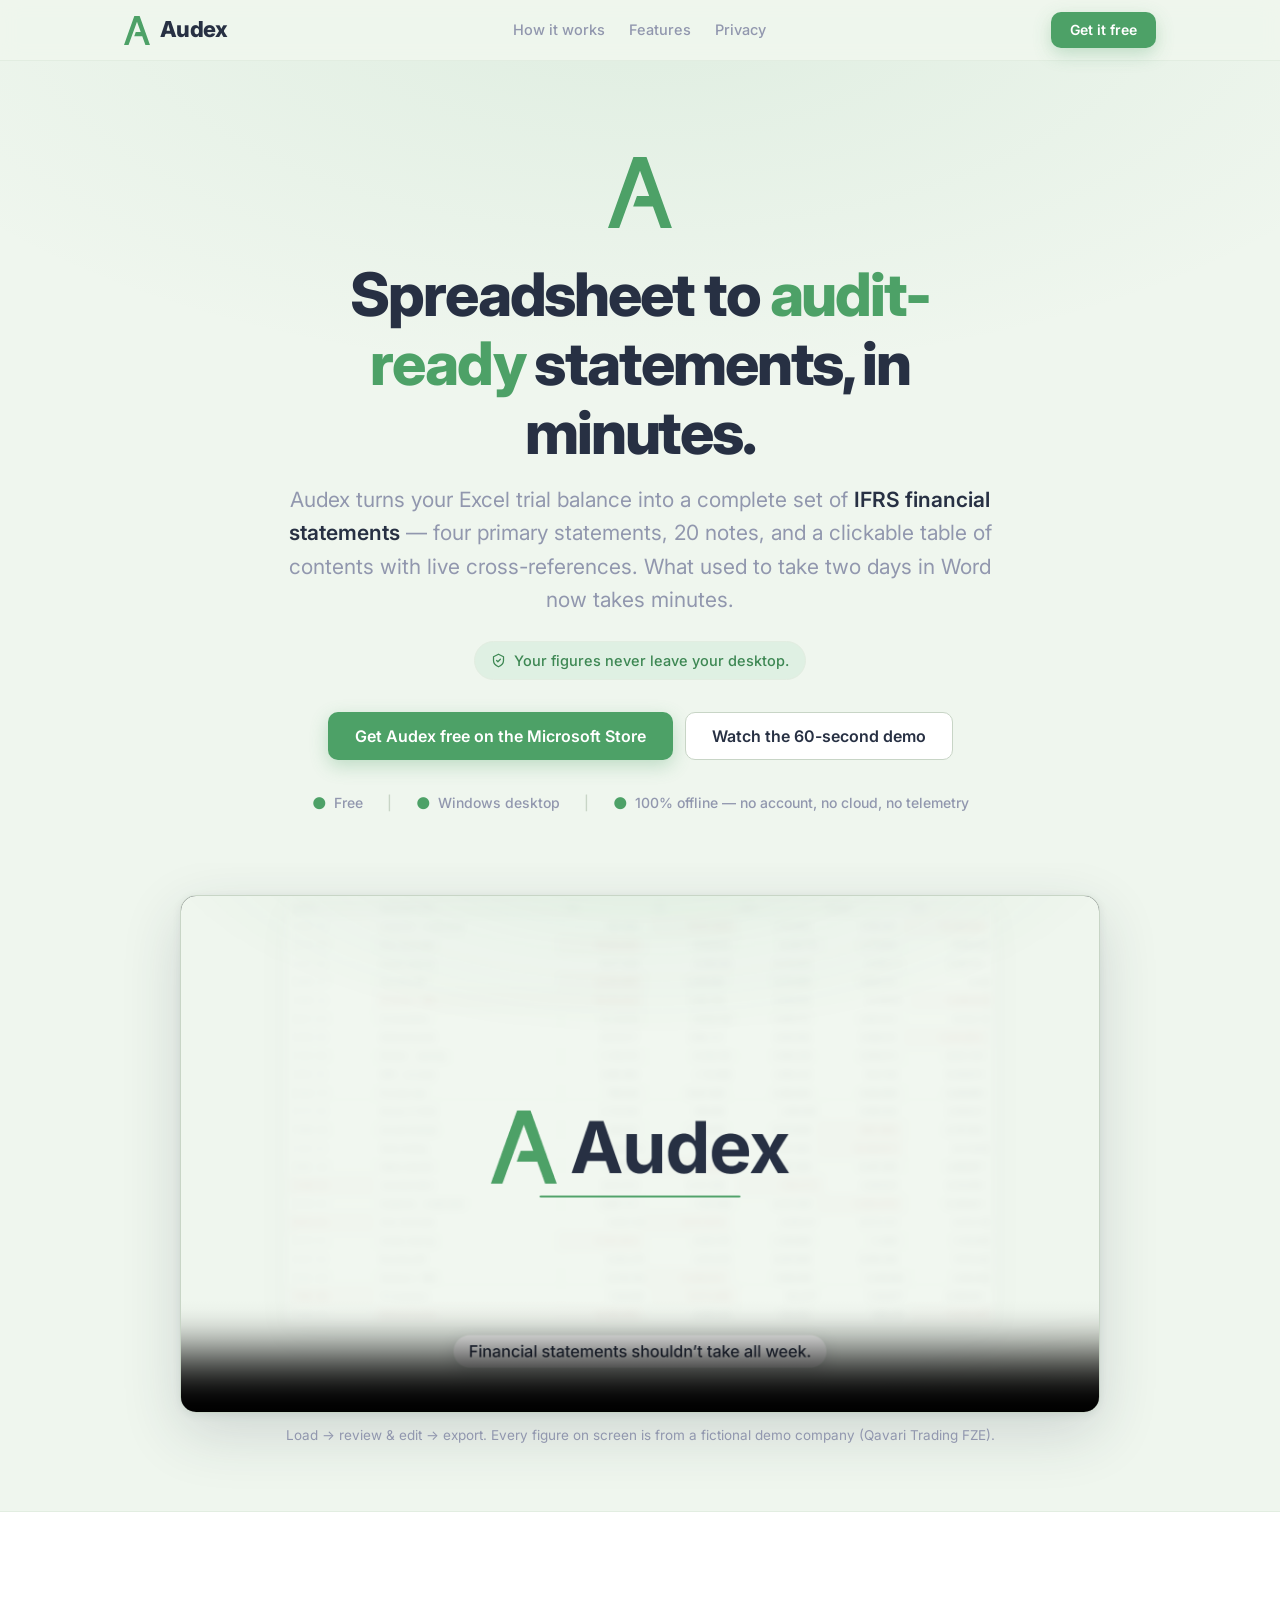
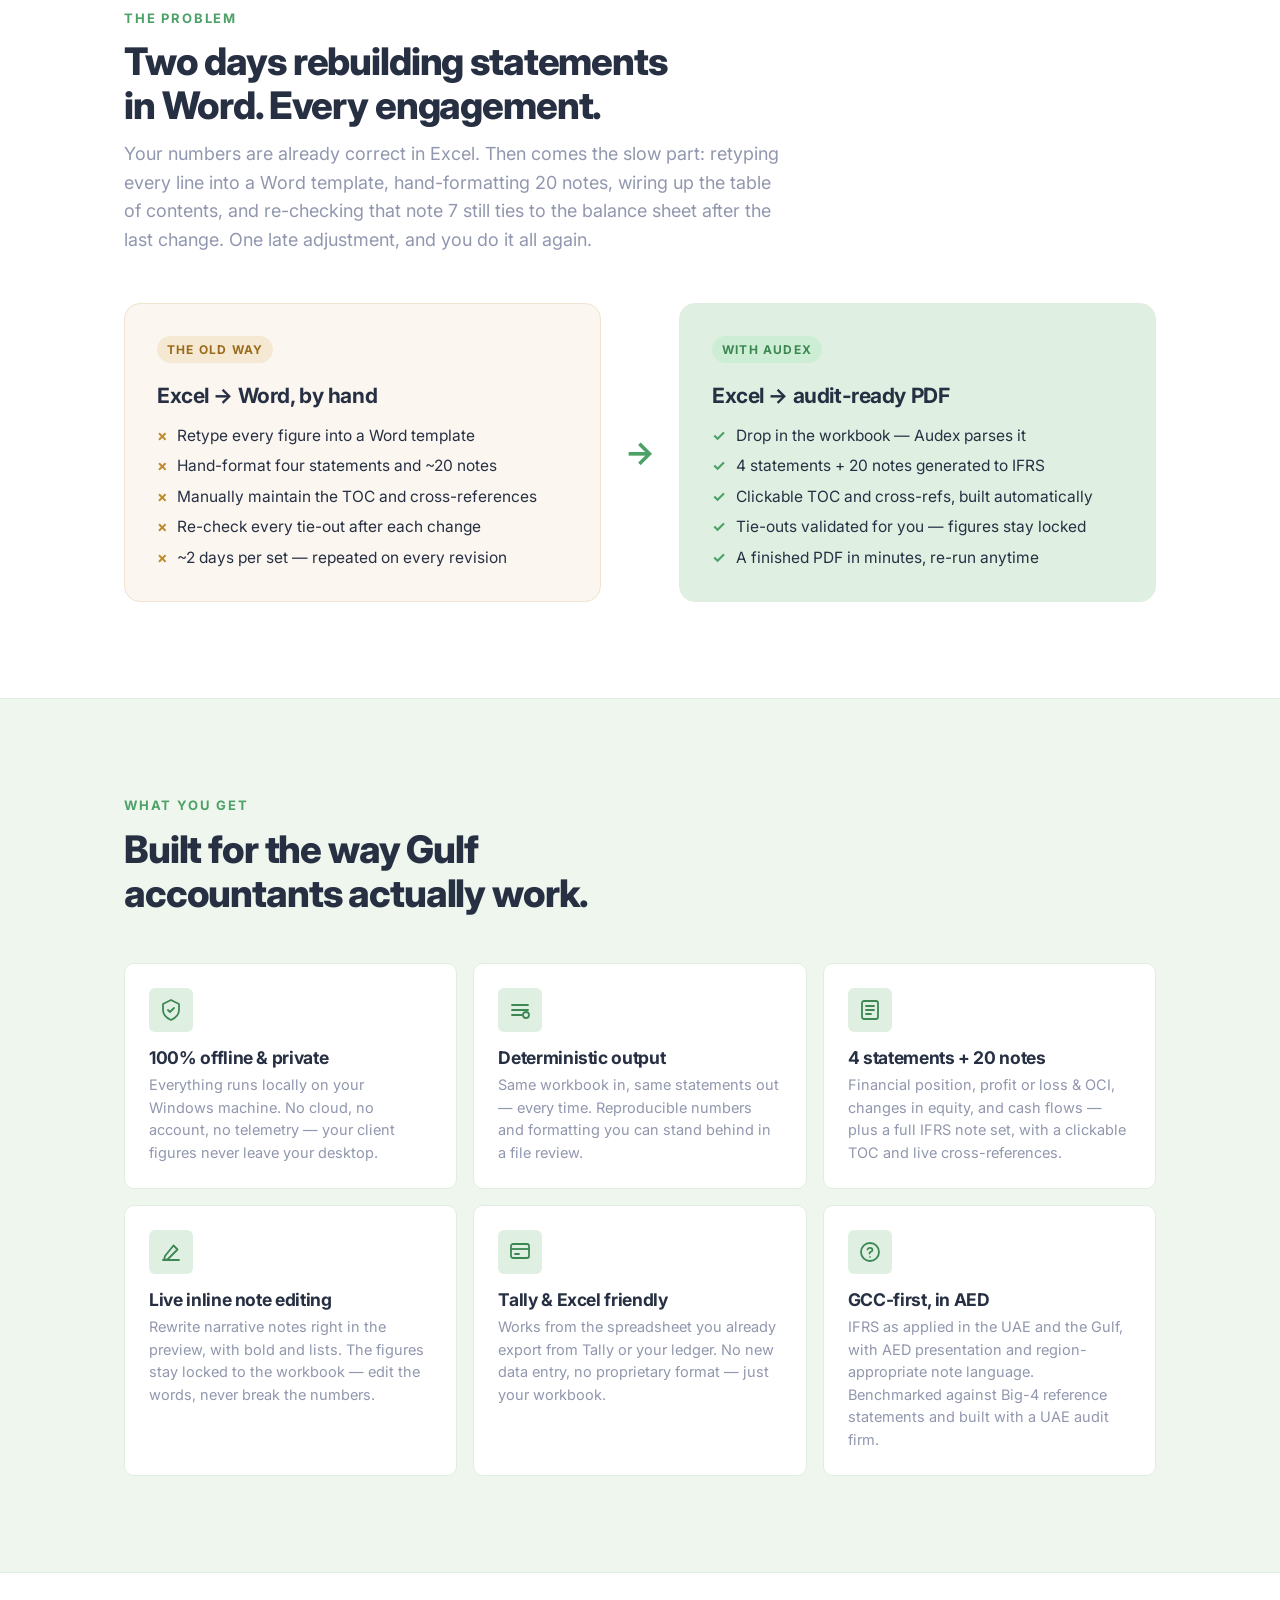
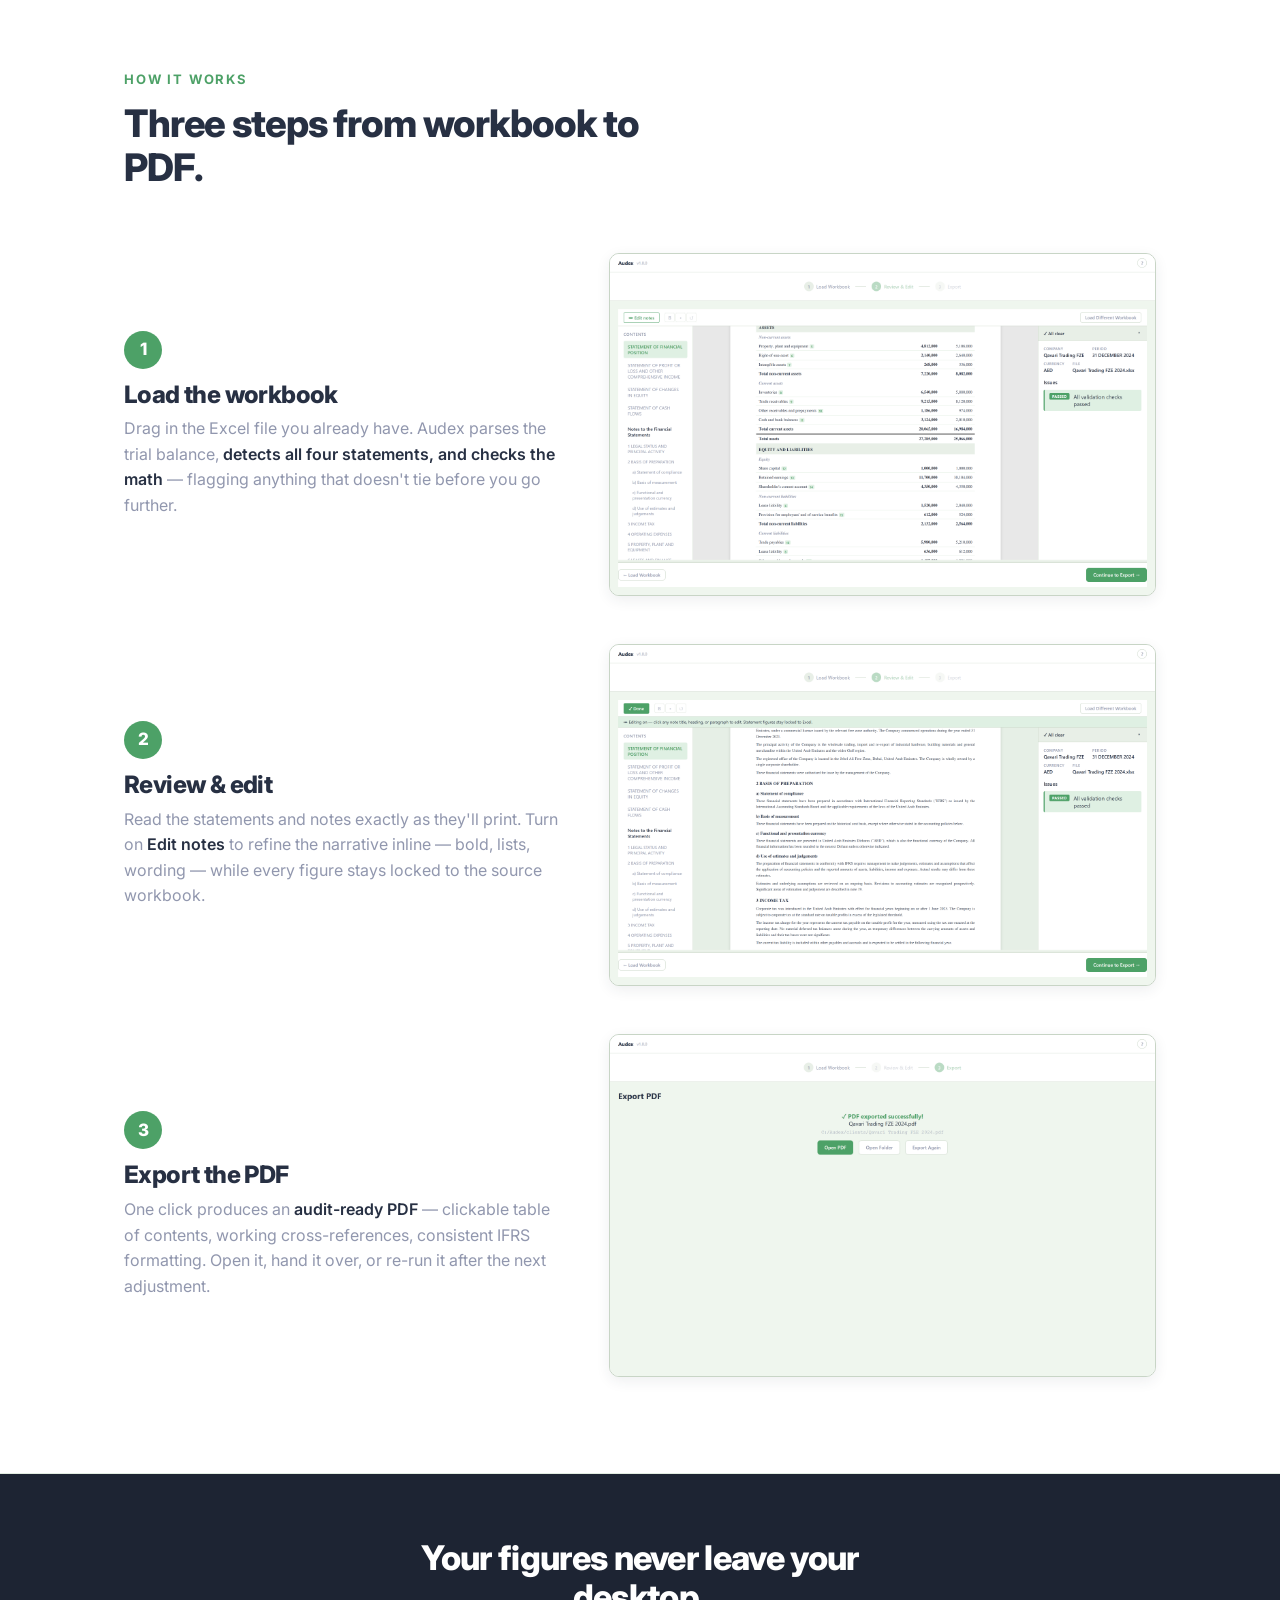
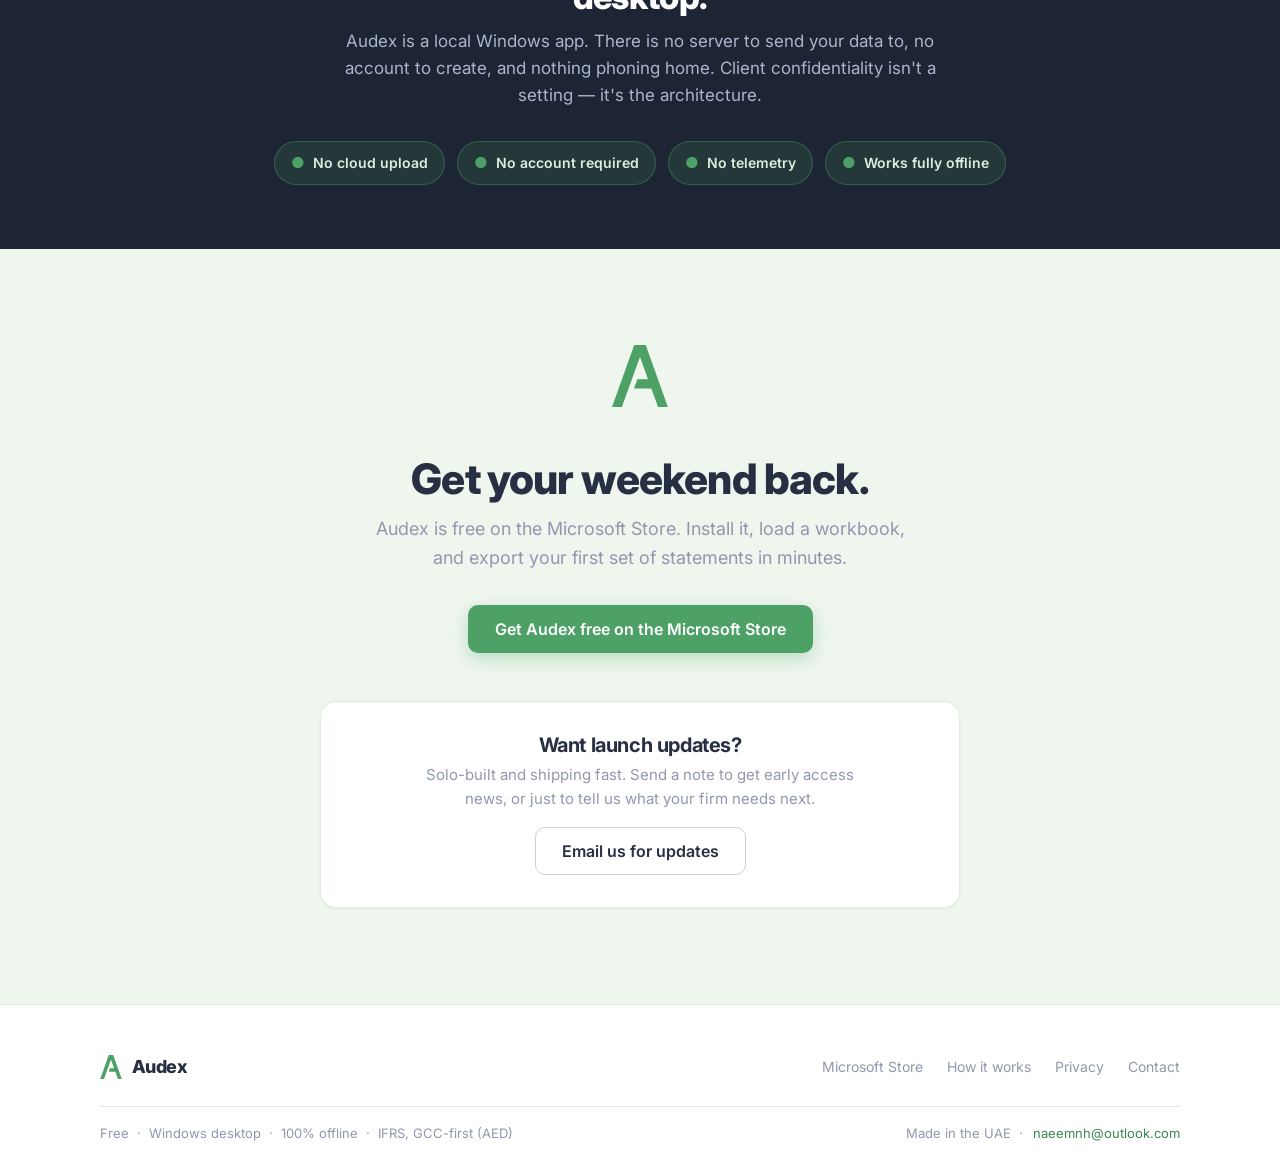
==== index.html @ ac7daca5 "Deploy Audex landing page Co-Authored-By: Claude Opus 4.8 (1M context) <noreply@anthropic.com>" ====
<!DOCTYPE html>
<html lang="en">
<head>
<meta charset="UTF-8">
<meta name="viewport" content="width=device-width, initial-scale=1">
<title>Audex — Spreadsheet to audit-ready statements, in minutes</title>
<meta name="description" content="Audex turns an accountant's Excel workbook into audit-ready IFRS financial statements — 4 statements, 20 notes, clickable cross-references — in minutes, not days. Free, Windows, 100% offline. Built for Gulf accountants.">

<!-- OG / Twitter card -->
<meta property="og:title" content="Audex — Spreadsheet to audit-ready statements, in minutes">
<meta property="og:description" content="Excel in, audit-ready IFRS statements out. 4 statements · 20 notes · clickable cross-refs. Free, Windows, 100% offline. Your figures never leave your desktop.">
<meta property="og:type" content="website">
<meta property="og:image" content="poster.png">
<meta name="twitter:card" content="summary_large_image">
<meta name="theme-color" content="#4da167">

<!-- Favicon: the Audex "A" monogram, inline SVG (no external request) -->
<link rel="icon" href="data:image/svg+xml,%3Csvg xmlns='http://www.w3.org/2000/svg' viewBox='0 0 501 556'%3E%3Cpath d='M198.828 0H301.562L500.391 555.469H412.5L351.953 388.281H196.875L226.562 306.25H322.266L250.391 107.812L87.8906 555.469H0L198.828 0Z' fill='%234da167'/%3E%3C/svg%3E">

<!-- Google Fonts: Inter (UI) + Tinos (financial serif, mirrors the app's PDF face) -->
<link rel="preconnect" href="https://fonts.googleapis.com">
<link rel="preconnect" href="https://fonts.gstatic.com" crossorigin>
<link href="https://fonts.googleapis.com/css2?family=Inter:wght@400;500;600;700;800&family=Tinos:ital,wght@0,400;0,700;1,400&display=swap" rel="stylesheet">

<style>
/* ── Design tokens (verbatim from the real app — app/renderer/styles.css :root,
      mirrored in demo/remotion/src/theme/tokens.ts) ───────────────────────── */
:root {
  --bg:           #eff6ee;   /* mint-cream — app canvas */
  --surface:      #ffffff;   /* cards / panels / chrome */
  --panel:        #e8efe7;   /* insets, secondary fills */
  --ink:          #273043;   /* primary text — deep-blue */
  --ink-deep:     #1d2433;   /* deeper ground for full-bleed dark panels */
  --ink-secondary:#9197ae;   /* muted / secondary ink */
  --muted:        #9197ae;
  --accent:       #4da167;   /* shamrock — brand accent (the "A") */
  --accent-hover: #3d8753;
  --accent-soft:  #dff0e3;   /* tinted backgrounds */
  --border:       #c8d5c6;
  --border-light: #e2ede1;
  --gold:         #e6af2e;   /* sunflower highlight */
  --success:      #4da167;
  --success-bg:   #dff0e3;

  --font-ui:  'Inter', system-ui, -apple-system, 'Segoe UI', Roboto, sans-serif;
  --font-fin: 'Tinos', Georgia, 'Times New Roman', serif;

  --sp-1: 4px;  --sp-2: 8px;  --sp-3: 12px; --sp-4: 16px;
  --sp-5: 24px; --sp-6: 32px; --sp-7: 48px; --sp-8: 64px; --sp-9: 96px;

  --radius-sm: 6px;
  --radius:    10px;
  --radius-lg: 16px;

  --shadow-sm: 0 1px 3px rgba(39,48,67,0.06);
  --shadow-md: 0 4px 14px rgba(39,48,67,0.08);
  --shadow-lg: 0 20px 60px rgba(39,48,67,0.16), 0 2px 8px rgba(39,48,67,0.08);
  --maxw: 1080px;
}

/* ── Reset + base ───────────────────────────────────────────────────────── */
*, *::before, *::after { box-sizing: border-box; margin: 0; padding: 0; }

html {
  background: var(--bg);
  color: var(--ink);
  font-family: var(--font-ui);
  font-size: 16px;
  line-height: 1.6;
  -webkit-font-smoothing: antialiased;
  text-rendering: optimizeLegibility;
  scroll-behavior: smooth;
}
body { overflow-x: hidden; }
::selection { background: var(--accent-soft); color: var(--ink); }
a { color: var(--accent-hover); text-decoration: none; }
a:hover { text-decoration: underline; }
img, video { max-width: 100%; display: block; }
h1, h2, h3 { line-height: 1.15; letter-spacing: -0.02em; color: var(--ink); }

.wrap { max-width: var(--maxw); margin: 0 auto; padding: 0 var(--sp-5); }

/* ── Buttons ────────────────────────────────────────────────────────────── */
.btn {
  display: inline-flex;
  align-items: center;
  justify-content: center;
  gap: var(--sp-2);
  font-family: var(--font-ui);
  font-size: 16px;
  font-weight: 600;
  line-height: 1;
  padding: 15px 26px;
  border-radius: var(--radius);
  border: 1px solid transparent;
  cursor: pointer;
  transition: background 160ms ease, border-color 160ms ease, transform 120ms ease, box-shadow 160ms ease;
  white-space: nowrap;
  text-decoration: none;
}
.btn:hover { text-decoration: none; transform: translateY(-1px); }
.btn:active { transform: translateY(0); }
.btn-primary {
  background: var(--accent);
  color: #fff;
  box-shadow: 0 6px 18px rgba(77,161,103,0.30);
}
.btn-primary:hover { background: var(--accent-hover); box-shadow: 0 10px 24px rgba(77,161,103,0.38); }
.btn-ghost {
  background: var(--surface);
  color: var(--ink);
  border-color: var(--border);
}
.btn-ghost:hover { border-color: var(--accent); color: var(--accent-hover); }
.btn .store-tick { font-size: 13px; opacity: 0.9; }

/* ── Nav ────────────────────────────────────────────────────────────────── */
.nav {
  position: sticky;
  top: 0;
  z-index: 50;
  background: rgba(239,246,238,0.85);
  backdrop-filter: saturate(160%) blur(10px);
  -webkit-backdrop-filter: saturate(160%) blur(10px);
  border-bottom: 1px solid var(--border-light);
}
.nav-inner {
  max-width: var(--maxw);
  margin: 0 auto;
  padding: var(--sp-3) var(--sp-5);
  display: flex;
  align-items: center;
  justify-content: space-between;
  gap: var(--sp-4);
}
.brand { display: flex; align-items: center; gap: 10px; }
.brand svg { display: block; }
.brand-name {
  font-weight: 800;
  font-size: 22px;
  letter-spacing: -0.03em;
  color: var(--ink);
}
.nav-links { display: flex; align-items: center; gap: var(--sp-5); }
.nav-link {
  font-size: 14.5px;
  font-weight: 500;
  color: var(--ink-secondary);
  transition: color 140ms;
}
.nav-link:hover { color: var(--ink); text-decoration: none; }
.nav-cta {
  font-size: 14px;
  font-weight: 600;
  padding: 10px 18px;
}
@media (max-width: 720px) {
  .nav-links .nav-link { display: none; }
}

/* ── Hero ───────────────────────────────────────────────────────────────── */
.hero {
  position: relative;
  text-align: center;
  padding: var(--sp-9) var(--sp-5) var(--sp-7);
  background:
    radial-gradient(120% 90% at 50% -10%, rgba(77,161,103,0.10), transparent 55%),
    var(--bg);
  overflow: hidden;
}
.hero-mark { margin: 0 auto var(--sp-5); width: 64px; }
.hero h1 {
  font-size: clamp(34px, 6vw, 60px);
  font-weight: 800;
  letter-spacing: -0.035em;
  max-width: 18ch;
  margin: 0 auto var(--sp-4);
}
.hero h1 .hl { color: var(--accent); }
.hero-sub {
  font-size: clamp(17px, 2.3vw, 21px);
  color: var(--ink-secondary);
  max-width: 56ch;
  margin: 0 auto var(--sp-2);
  font-weight: 400;
}
.hero-sub strong { color: var(--ink); font-weight: 600; }
.hero-privacy {
  display: inline-flex;
  align-items: center;
  gap: 8px;
  font-size: 14.5px;
  font-weight: 500;
  color: var(--accent-hover);
  background: var(--accent-soft);
  border: 1px solid var(--border-light);
  padding: 7px 16px;
  border-radius: 999px;
  margin-top: var(--sp-4);
}
.hero-cta {
  display: flex;
  flex-wrap: wrap;
  gap: var(--sp-3);
  justify-content: center;
  margin-top: var(--sp-6);
}
.trust-strip {
  display: flex;
  flex-wrap: wrap;
  justify-content: center;
  align-items: center;
  gap: var(--sp-2) var(--sp-5);
  margin-top: var(--sp-6);
  font-size: 14px;
  font-weight: 500;
  color: var(--ink-secondary);
}
.trust-strip .ti { display: inline-flex; align-items: center; gap: 7px; }
.trust-strip .dot { color: var(--accent); font-size: 16px; line-height: 1; }
.trust-strip .sep { color: var(--border); }
@media (max-width: 560px) { .trust-strip .sep { display: none; } }

/* ── Video ──────────────────────────────────────────────────────────────── */
.video-section { padding: var(--sp-6) var(--sp-5) var(--sp-8); }
.video-frame {
  max-width: 920px;
  margin: 0 auto;
  border-radius: var(--radius-lg);
  overflow: hidden;
  background: var(--surface);
  border: 1px solid var(--border);
  box-shadow: var(--shadow-lg);
}
.video-frame video { width: 100%; display: block; background: #0c1018; aspect-ratio: 16 / 9; }
.video-fallback {
  display: none;
  padding: var(--sp-4);
  text-align: center;
  font-size: 14px;
  color: var(--ink-secondary);
  background: var(--panel);
  border-top: 1px solid var(--border-light);
}
.video-caption {
  text-align: center;
  font-size: 13.5px;
  color: var(--ink-secondary);
  margin-top: var(--sp-3);
}

/* ── Generic section ────────────────────────────────────────────────────── */
section { padding: var(--sp-9) 0; }
.section-eyebrow {
  font-size: 13px;
  font-weight: 700;
  letter-spacing: 0.14em;
  text-transform: uppercase;
  color: var(--accent);
  margin-bottom: var(--sp-3);
}
.section-title {
  font-size: clamp(26px, 4vw, 38px);
  font-weight: 800;
  letter-spacing: -0.03em;
  max-width: 22ch;
}
.section-lede {
  font-size: 18px;
  color: var(--ink-secondary);
  max-width: 60ch;
  margin-top: var(--sp-3);
}

/* ── Problem → fix ──────────────────────────────────────────────────────── */
.problem { background: var(--surface); border-top: 1px solid var(--border-light); border-bottom: 1px solid var(--border-light); }
.pf-grid {
  display: grid;
  grid-template-columns: 1fr auto 1fr;
  align-items: stretch;
  gap: var(--sp-5);
  margin-top: var(--sp-7);
}
.pf-card {
  border-radius: var(--radius-lg);
  padding: var(--sp-6);
  border: 1px solid var(--border-light);
  background: var(--bg);
}
.pf-card.before { background: #fbf6f0; border-color: #f0e3cf; }
.pf-card.after  { background: var(--accent-soft); border-color: var(--border-light); }
.pf-tag {
  display: inline-block;
  font-size: 12px;
  font-weight: 700;
  letter-spacing: 0.1em;
  text-transform: uppercase;
  padding: 4px 10px;
  border-radius: 999px;
  margin-bottom: var(--sp-4);
}
.pf-card.before .pf-tag { color: #9a6b1a; background: #f6e9d3; }
.pf-card.after  .pf-tag { color: var(--accent-hover); background: #cdeed4; }
.pf-headline { font-size: 21px; font-weight: 700; margin-bottom: var(--sp-3); letter-spacing: -0.02em; }
.pf-list { list-style: none; display: flex; flex-direction: column; gap: var(--sp-2); }
.pf-list li { display: flex; gap: 10px; font-size: 15.5px; color: var(--ink); line-height: 1.45; }
.pf-list .ic { flex-shrink: 0; font-weight: 700; }
.pf-card.before .ic { color: #c08a2e; }
.pf-card.after  .ic { color: var(--accent); }
.pf-arrow {
  display: flex;
  align-items: center;
  justify-content: center;
  font-size: 32px;
  color: var(--accent);
  font-weight: 700;
}
@media (max-width: 820px) {
  .pf-grid { grid-template-columns: 1fr; gap: var(--sp-4); }
  .pf-arrow { transform: rotate(90deg); padding: var(--sp-1) 0; }
}

/* ── Features grid ──────────────────────────────────────────────────────── */
.features-grid {
  display: grid;
  grid-template-columns: repeat(3, 1fr);
  gap: var(--sp-4);
  margin-top: var(--sp-7);
}
.feature {
  background: var(--surface);
  border: 1px solid var(--border-light);
  border-radius: var(--radius);
  padding: var(--sp-5);
  transition: border-color 160ms ease, transform 160ms ease, box-shadow 160ms ease;
}
.feature:hover { border-color: var(--accent); transform: translateY(-2px); box-shadow: var(--shadow-md); }
.feature-ic {
  width: 44px; height: 44px;
  display: flex; align-items: center; justify-content: center;
  border-radius: var(--radius-sm);
  background: var(--accent-soft);
  color: var(--accent-hover);
  margin-bottom: var(--sp-4);
}
.feature-ic svg { width: 24px; height: 24px; }
.feature h3 { font-size: 17.5px; font-weight: 700; margin-bottom: 6px; letter-spacing: -0.02em; }
.feature p { font-size: 14.5px; color: var(--ink-secondary); line-height: 1.55; }
@media (max-width: 860px) { .features-grid { grid-template-columns: repeat(2, 1fr); } }
@media (max-width: 560px) { .features-grid { grid-template-columns: 1fr; } }

/* ── How it works ───────────────────────────────────────────────────────── */
.how { background: var(--surface); border-top: 1px solid var(--border-light); border-bottom: 1px solid var(--border-light); }
.steps { display: flex; flex-direction: column; gap: var(--sp-7); margin-top: var(--sp-8); }
.step {
  display: grid;
  grid-template-columns: 1fr 1.25fr;
  gap: var(--sp-7);
  align-items: center;
}
.step:nth-child(even) .step-media { order: 2; }
.step-num {
  display: inline-flex;
  align-items: center;
  justify-content: center;
  width: 38px; height: 38px;
  border-radius: 999px;
  background: var(--accent);
  color: #fff;
  font-weight: 800;
  font-size: 17px;
  margin-bottom: var(--sp-3);
}
.step-text h3 { font-size: 24px; font-weight: 800; letter-spacing: -0.025em; margin-bottom: var(--sp-2); }
.step-text p { font-size: 16px; color: var(--ink-secondary); line-height: 1.6; }
.step-text p strong { color: var(--ink); font-weight: 600; }
.step-media {
  border-radius: var(--radius);
  overflow: hidden;
  border: 1px solid var(--border);
  box-shadow: var(--shadow-md);
  background: var(--surface);
}
.step-media img { width: 100%; height: auto; display: block; }
@media (max-width: 820px) {
  .step { grid-template-columns: 1fr; gap: var(--sp-4); }
  .step:nth-child(even) .step-media { order: 0; }
}

/* ── Privacy band ───────────────────────────────────────────────────────── */
.privacy-band {
  background: var(--ink-deep);
  color: #eaf1ff;
  text-align: center;
  padding: var(--sp-8) var(--sp-5);
}
.privacy-band h2 { color: #fff; font-size: clamp(24px, 3.6vw, 34px); font-weight: 800; max-width: 24ch; margin: 0 auto var(--sp-3); }
.privacy-band p { color: #aab6cf; font-size: 17px; max-width: 56ch; margin: 0 auto; }
.privacy-pills {
  display: flex; flex-wrap: wrap; justify-content: center;
  gap: var(--sp-3); margin-top: var(--sp-6);
}
.privacy-pill {
  display: inline-flex; align-items: center; gap: 8px;
  font-size: 14px; font-weight: 600;
  color: #d6f0dd;
  background: rgba(77,161,103,0.16);
  border: 1px solid rgba(77,161,103,0.4);
  padding: 9px 16px; border-radius: 999px;
}
.privacy-pill .dot { color: var(--accent); font-size: 15px; }

/* ── Final CTA ──────────────────────────────────────────────────────────── */
.final-cta { text-align: center; padding: var(--sp-9) var(--sp-5); }
.final-cta .hero-mark { width: 56px; }
.final-cta h2 { font-size: clamp(28px, 4.4vw, 42px); font-weight: 800; max-width: 20ch; margin: var(--sp-4) auto var(--sp-3); }
.final-cta p { font-size: 18px; color: var(--ink-secondary); max-width: 50ch; margin: 0 auto var(--sp-6); }
.final-cta .hero-cta { margin-top: 0; }

/* ── Contact / updates ──────────────────────────────────────────────────── */
.contact {
  max-width: 640px;
  margin: var(--sp-7) auto 0;
  background: var(--surface);
  border: 1px solid var(--border-light);
  border-radius: var(--radius-lg);
  padding: var(--sp-6);
  text-align: center;
  box-shadow: var(--shadow-sm);
}
.contact h3 { font-size: 20px; font-weight: 700; margin-bottom: 6px; }
.contact p { font-size: 15px; color: var(--ink-secondary); margin-bottom: var(--sp-4); }

/* ── Footer ─────────────────────────────────────────────────────────────── */
footer {
  background: var(--surface);
  border-top: 1px solid var(--border-light);
  padding: var(--sp-7) var(--sp-5) var(--sp-6);
}
.footer-inner {
  max-width: var(--maxw);
  margin: 0 auto;
  display: flex;
  flex-wrap: wrap;
  align-items: center;
  justify-content: space-between;
  gap: var(--sp-4);
}
.footer-brand { display: flex; align-items: center; gap: 10px; }
.footer-brand .brand-name { font-size: 18px; }
.footer-links { display: flex; flex-wrap: wrap; gap: var(--sp-5); font-size: 14px; }
.footer-links a { color: var(--ink-secondary); }
.footer-links a:hover { color: var(--ink); }
.footer-legal {
  max-width: var(--maxw);
  margin: var(--sp-5) auto 0;
  padding-top: var(--sp-4);
  border-top: 1px solid var(--border-light);
  font-size: 13px;
  color: var(--ink-secondary);
  display: flex;
  flex-wrap: wrap;
  justify-content: space-between;
  gap: var(--sp-2);
}
.footer-legal .made { display: inline-flex; align-items: center; gap: 6px; }

/* ── Scroll reveal ──────────────────────────────────────────────────────────
   The hidden start-state is gated on `.js` (set by an inline script before
   paint) AND on motion being allowed. If JavaScript is disabled or fails, or
   the user prefers reduced motion, .reveal elements are simply always visible —
   the page never depends on JS to show its content. */
@media (prefers-reduced-motion: no-preference) {
  html.js .reveal { opacity: 0; transform: translateY(20px); transition: opacity 0.6s ease, transform 0.6s ease; }
  html.js .reveal.in { opacity: 1; transform: none; }
}

:focus-visible { outline: 2px solid var(--accent); outline-offset: 3px; border-radius: 4px; }
</style>
</head>
<body>
<!-- Mark JS as available before paint, so the reveal start-state (opacity:0)
     only applies when we can actually animate it back in. No-JS = content shown. -->
<script>document.documentElement.className += ' js';</script>

<!-- ── Nav ─────────────────────────────────────────────────────────────── -->
<nav class="nav" aria-label="Primary">
  <div class="nav-inner">
    <a class="brand" href="#top" aria-label="Audex home">
      <svg width="26" height="29" viewBox="0 0 501 556" aria-hidden="true">
        <path d="M198.828 0H301.562L500.391 555.469H412.5L351.953 388.281H196.875L226.562 306.25H322.266L250.391 107.812L87.8906 555.469H0L198.828 0Z" fill="#4da167"/>
      </svg>
      <span class="brand-name">Audex</span>
    </a>
    <div class="nav-links">
      <a class="nav-link" href="#how">How it works</a>
      <a class="nav-link" href="#features">Features</a>
      <a class="nav-link" href="#privacy">Privacy</a>
    </div>
    <!-- TODO: replace https://apps.microsoft.com/search?query=Audex with the live Microsoft Store listing URL -->
    <a class="btn btn-primary nav-cta" href="https://apps.microsoft.com/search?query=Audex" target="_blank" rel="noopener">Get it free</a>
  </div>
</nav>

<!-- ── Hero ────────────────────────────────────────────────────────────── -->
<header class="hero" id="top">
  <svg class="hero-mark" viewBox="0 0 501 556" aria-hidden="true">
    <path d="M198.828 0H301.562L500.391 555.469H412.5L351.953 388.281H196.875L226.562 306.25H322.266L250.391 107.812L87.8906 555.469H0L198.828 0Z" fill="#4da167"/>
  </svg>
  <h1>Spreadsheet to <span class="hl">audit-ready</span> statements, in minutes.</h1>
  <p class="hero-sub">
    Audex turns your Excel trial balance into a complete set of <strong>IFRS financial statements</strong> —
    four primary statements, 20 notes, and a clickable table of contents with live cross-references.
    What used to take two days in Word now takes minutes.
  </p>
  <div>
    <span class="hero-privacy">
      <svg width="15" height="15" viewBox="0 0 24 24" fill="none" aria-hidden="true"><path d="M12 2l8 4v6c0 5-3.5 8-8 10-4.5-2-8-5-8-10V6l8-4z" stroke="currentColor" stroke-width="2" stroke-linejoin="round"/><path d="M9 12l2 2 4-4" stroke="currentColor" stroke-width="2" stroke-linecap="round" stroke-linejoin="round"/></svg>
      Your figures never leave your desktop.
    </span>
  </div>
  <div class="hero-cta">
    <!-- TODO: replace https://apps.microsoft.com/search?query=Audex with the live Microsoft Store listing URL -->
    <a class="btn btn-primary" href="https://apps.microsoft.com/search?query=Audex" target="_blank" rel="noopener">
      Get Audex free on the Microsoft Store
    </a>
    <a class="btn btn-ghost" href="#demo">Watch the 60-second demo</a>
  </div>
  <div class="trust-strip" role="list">
    <span class="ti" role="listitem"><span class="dot">●</span> Free</span>
    <span class="sep" aria-hidden="true">|</span>
    <span class="ti" role="listitem"><span class="dot">●</span> Windows desktop</span>
    <span class="sep" aria-hidden="true">|</span>
    <span class="ti" role="listitem"><span class="dot">●</span> 100% offline — no account, no cloud, no telemetry</span>
  </div>
</header>

<!-- ── Demo video ──────────────────────────────────────────────────────── -->
<div class="video-section" id="demo">
  <div class="video-frame">
    <video
      controls
      preload="none"
      poster="poster.png"
      playsinline
      aria-label="Audex 60-second product demo: load a workbook, review the statements, edit a note, export the PDF"
      onerror="this.style.display='none';var f=this.parentNode.querySelector('.video-fallback');if(f)f.style.display='block';"
    >
      <source src="audex-demo.mp4" type="video/mp4">
      Your browser does not support the video tag.
    </video>
    <div class="video-fallback" role="alert">
      Demo video not found — drop <code>audex-demo.mp4</code> into this folder next to <code>index.html</code> and refresh.
    </div>
  </div>
  <p class="video-caption">Load &rarr; review &amp; edit &rarr; export. Every figure on screen is from a fictional demo company (Qavari Trading FZE).</p>
</div>

<!-- ── Problem → fix ───────────────────────────────────────────────────── -->
<section class="problem" id="problem">
  <div class="wrap">
    <div class="section-eyebrow">The problem</div>
    <h2 class="section-title">Two days rebuilding statements in Word. Every engagement.</h2>
    <p class="section-lede">
      Your numbers are already correct in Excel. Then comes the slow part: retyping every line into a Word template,
      hand-formatting 20 notes, wiring up the table of contents, and re-checking that note 7 still ties to the
      balance sheet after the last change. One late adjustment, and you do it all again.
    </p>

    <div class="pf-grid">
      <div class="pf-card before reveal">
        <span class="pf-tag">The old way</span>
        <div class="pf-headline">Excel &rarr; Word, by hand</div>
        <ul class="pf-list">
          <li><span class="ic">&times;</span> Retype every figure into a Word template</li>
          <li><span class="ic">&times;</span> Hand-format four statements and ~20 notes</li>
          <li><span class="ic">&times;</span> Manually maintain the TOC and cross-references</li>
          <li><span class="ic">&times;</span> Re-check every tie-out after each change</li>
          <li><span class="ic">&times;</span> ~2 days per set — repeated on every revision</li>
        </ul>
      </div>
      <div class="pf-arrow" aria-hidden="true">&rarr;</div>
      <div class="pf-card after reveal">
        <span class="pf-tag">With Audex</span>
        <div class="pf-headline">Excel &rarr; audit-ready PDF</div>
        <ul class="pf-list">
          <li><span class="ic">&check;</span> Drop in the workbook — Audex parses it</li>
          <li><span class="ic">&check;</span> 4 statements + 20 notes generated to IFRS</li>
          <li><span class="ic">&check;</span> Clickable TOC and cross-refs, built automatically</li>
          <li><span class="ic">&check;</span> Tie-outs validated for you — figures stay locked</li>
          <li><span class="ic">&check;</span> A finished PDF in minutes, re-run anytime</li>
        </ul>
      </div>
    </div>
  </div>
</section>

<!-- ── Features ────────────────────────────────────────────────────────── -->
<section id="features">
  <div class="wrap">
    <div class="section-eyebrow">What you get</div>
    <h2 class="section-title">Built for the way Gulf accountants actually work.</h2>

    <div class="features-grid">

      <div class="feature reveal">
        <div class="feature-ic"><svg viewBox="0 0 24 24" fill="none"><path d="M12 2l8 4v6c0 5-3.5 8-8 10-4.5-2-8-5-8-10V6l8-4z" stroke="currentColor" stroke-width="1.8" stroke-linejoin="round"/><path d="M9 12l2 2 4-4" stroke="currentColor" stroke-width="1.8" stroke-linecap="round" stroke-linejoin="round"/></svg></div>
        <h3>100% offline &amp; private</h3>
        <p>Everything runs locally on your Windows machine. No cloud, no account, no telemetry — your client figures never leave your desktop.</p>
      </div>

      <div class="feature reveal">
        <div class="feature-ic"><svg viewBox="0 0 24 24" fill="none"><path d="M4 7h16M4 12h16M4 17h10" stroke="currentColor" stroke-width="1.8" stroke-linecap="round"/><circle cx="18" cy="17" r="3" stroke="currentColor" stroke-width="1.8"/></svg></div>
        <h3>Deterministic output</h3>
        <p>Same workbook in, same statements out — every time. Reproducible numbers and formatting you can stand behind in a file review.</p>
      </div>

      <div class="feature reveal">
        <div class="feature-ic"><svg viewBox="0 0 24 24" fill="none"><rect x="4" y="3" width="16" height="18" rx="2" stroke="currentColor" stroke-width="1.8"/><path d="M8 8h8M8 12h8M8 16h5" stroke="currentColor" stroke-width="1.8" stroke-linecap="round"/></svg></div>
        <h3>4 statements + 20 notes</h3>
        <p>Financial position, profit or loss &amp; OCI, changes in equity, and cash flows — plus a full IFRS note set, with a clickable TOC and live cross-references.</p>
      </div>

      <div class="feature reveal">
        <div class="feature-ic"><svg viewBox="0 0 24 24" fill="none"><path d="M4 20h16" stroke="currentColor" stroke-width="1.8" stroke-linecap="round"/><path d="M14.5 5.5l4 4L9 19l-4 1 1-4 8.5-10.5z" stroke="currentColor" stroke-width="1.8" stroke-linejoin="round"/></svg></div>
        <h3>Live inline note editing</h3>
        <p>Rewrite narrative notes right in the preview, with bold and lists. The figures stay locked to the workbook — edit the words, never break the numbers.</p>
      </div>

      <div class="feature reveal">
        <div class="feature-ic"><svg viewBox="0 0 24 24" fill="none"><rect x="3" y="4" width="18" height="14" rx="2" stroke="currentColor" stroke-width="1.8"/><path d="M3 9h18" stroke="currentColor" stroke-width="1.8"/><path d="M7 14h4" stroke="currentColor" stroke-width="1.8" stroke-linecap="round"/></svg></div>
        <h3>Tally &amp; Excel friendly</h3>
        <p>Works from the spreadsheet you already export from Tally or your ledger. No new data entry, no proprietary format — just your workbook.</p>
      </div>

      <div class="feature reveal">
        <div class="feature-ic"><svg viewBox="0 0 24 24" fill="none"><circle cx="12" cy="12" r="9" stroke="currentColor" stroke-width="1.8"/><path d="M9.5 9.5c.4-1 1.3-1.6 2.5-1.6 1.4 0 2.4.8 2.4 2 0 1.1-.7 1.6-1.8 2-.8.3-1.1.7-1.1 1.4v.3" stroke="currentColor" stroke-width="1.8" stroke-linecap="round"/><circle cx="12" cy="17" r="0.4" fill="currentColor" stroke="currentColor" stroke-width="1"/></svg></div>
        <h3>GCC-first, in AED</h3>
        <p>IFRS as applied in the UAE and the Gulf, with AED presentation and region-appropriate note language. Benchmarked against Big-4 reference statements and built with a UAE audit firm.</p>
      </div>

    </div>
  </div>
</section>

<!-- ── How it works ────────────────────────────────────────────────────── -->
<section class="how" id="how">
  <div class="wrap">
    <div class="section-eyebrow">How it works</div>
    <h2 class="section-title">Three steps from workbook to PDF.</h2>

    <div class="steps">

      <div class="step">
        <div class="step-text reveal">
          <span class="step-num">1</span>
          <h3>Load the workbook</h3>
          <p>Drag in the Excel file you already have. Audex parses the trial balance, <strong>detects all four statements, and checks the math</strong> — flagging anything that doesn't tie before you go further.</p>
        </div>
        <div class="step-media reveal">
          <img src="screenshots/load-detected.png" alt="Audex after loading a workbook: the four statements detected, the contents sidebar populated, and an all-green 'All validation checks passed' panel." loading="lazy" width="3200" height="2000">
        </div>
      </div>

      <div class="step">
        <div class="step-text reveal">
          <span class="step-num">2</span>
          <h3>Review &amp; edit</h3>
          <p>Read the statements and notes exactly as they'll print. Turn on <strong>Edit notes</strong> to refine the narrative inline — bold, lists, wording — while every figure stays locked to the source workbook.</p>
        </div>
        <div class="step-media reveal">
          <img src="screenshots/edit-on.png" alt="Audex in edit mode: the notes are editable inline while the numbers remain locked to the workbook." loading="lazy" width="3200" height="2000">
        </div>
      </div>

      <div class="step">
        <div class="step-text reveal">
          <span class="step-num">3</span>
          <h3>Export the PDF</h3>
          <p>One click produces an <strong>audit-ready PDF</strong> — clickable table of contents, working cross-references, consistent IFRS formatting. Open it, hand it over, or re-run it after the next adjustment.</p>
        </div>
        <div class="step-media reveal">
          <img src="screenshots/export-success.png" alt="Audex export screen showing 'PDF exported successfully' with options to open the PDF or folder." loading="lazy" width="3200" height="2000">
        </div>
      </div>

    </div>
  </div>
</section>

<!-- ── Privacy band ────────────────────────────────────────────────────── -->
<section class="privacy-band" id="privacy">
  <h2>Your figures never leave your desktop.</h2>
  <p>Audex is a local Windows app. There is no server to send your data to, no account to create, and nothing phoning home. Client confidentiality isn't a setting — it's the architecture.</p>
  <div class="privacy-pills">
    <span class="privacy-pill"><span class="dot">●</span> No cloud upload</span>
    <span class="privacy-pill"><span class="dot">●</span> No account required</span>
    <span class="privacy-pill"><span class="dot">●</span> No telemetry</span>
    <span class="privacy-pill"><span class="dot">●</span> Works fully offline</span>
  </div>
</section>

<!-- ── Final CTA ───────────────────────────────────────────────────────── -->
<section class="final-cta" id="get">
  <div class="wrap">
    <svg class="hero-mark" viewBox="0 0 501 556" aria-hidden="true">
      <path d="M198.828 0H301.562L500.391 555.469H412.5L351.953 388.281H196.875L226.562 306.25H322.266L250.391 107.812L87.8906 555.469H0L198.828 0Z" fill="#4da167"/>
    </svg>
    <h2>Get your weekend back.</h2>
    <p>Audex is free on the Microsoft Store. Install it, load a workbook, and export your first set of statements in minutes.</p>
    <div class="hero-cta">
      <!-- TODO: replace https://apps.microsoft.com/search?query=Audex with the live Microsoft Store listing URL -->
      <a class="btn btn-primary" href="https://apps.microsoft.com/search?query=Audex" target="_blank" rel="noopener">
        Get Audex free on the Microsoft Store
      </a>
    </div>

    <!-- Contact / get updates — zero-backend mailto capture -->
    <div class="contact">
      <h3>Want launch updates?</h3>
      <p>Solo-built and shipping fast. Send a note to get early access news, or just to tell us what your firm needs next.</p>
      <a class="btn btn-ghost"
         href="mailto:naeemnh@outlook.com?subject=Audex%20%E2%80%94%20keep%20me%20posted&body=Hi%2C%20I%27d%20like%20updates%20about%20Audex.%20%28Optional%3A%20what%20does%20your%20firm%20need%3F%29">
        Email us for updates
      </a>
    </div>
  </div>
</section>

<!-- ── Footer ──────────────────────────────────────────────────────────── -->
<footer>
  <div class="footer-inner">
    <div class="footer-brand">
      <svg width="22" height="24" viewBox="0 0 501 556" aria-hidden="true">
        <path d="M198.828 0H301.562L500.391 555.469H412.5L351.953 388.281H196.875L226.562 306.25H322.266L250.391 107.812L87.8906 555.469H0L198.828 0Z" fill="#4da167"/>
      </svg>
      <span class="brand-name">Audex</span>
    </div>
    <div class="footer-links">
      <!-- TODO: replace https://apps.microsoft.com/search?query=Audex with the live Microsoft Store listing URL -->
      <a href="https://apps.microsoft.com/search?query=Audex" target="_blank" rel="noopener">Microsoft Store</a>
      <a href="#how">How it works</a>
      <a href="#privacy">Privacy</a>
      <a href="mailto:naeemnh@outlook.com">Contact</a>
    </div>
  </div>
  <div class="footer-legal">
    <span>Free &nbsp;·&nbsp; Windows desktop &nbsp;·&nbsp; 100% offline &nbsp;·&nbsp; IFRS, GCC-first (AED)</span>
    <span class="made">Made in the UAE &nbsp;·&nbsp; <a href="mailto:naeemnh@outlook.com">naeemnh@outlook.com</a></span>
  </div>
</footer>

<script>
/* Scroll-reveal: progressively reveal .reveal blocks as they enter view.
   Falls back to fully-visible if IntersectionObserver / motion is unavailable. */
(function () {
  var reduce = window.matchMedia && window.matchMedia('(prefers-reduced-motion: reduce)').matches;
  var els = document.querySelectorAll('.reveal');
  if (reduce || !('IntersectionObserver' in window)) {
    els.forEach(function (el) { el.classList.add('in'); });
    return;
  }
  var obs = new IntersectionObserver(function (entries) {
    entries.forEach(function (e) {
      if (e.isIntersecting) { e.target.classList.add('in'); obs.unobserve(e.target); }
    });
  }, { threshold: 0.12, rootMargin: '0px 0px -40px 0px' });
  els.forEach(function (el) { obs.observe(el); });

  /* Safety net: never let a block stay hidden. Whatever the observer hasn't
     revealed a moment after full load (off-screen content, flaky observers,
     headless screenshot tools), reveal it outright. */
  window.addEventListener('load', function () {
    setTimeout(function () {
      document.querySelectorAll('.reveal:not(.in)').forEach(function (el) { el.classList.add('in'); });
    }, 1200);
  });
})();
</script>
</body>
</html>
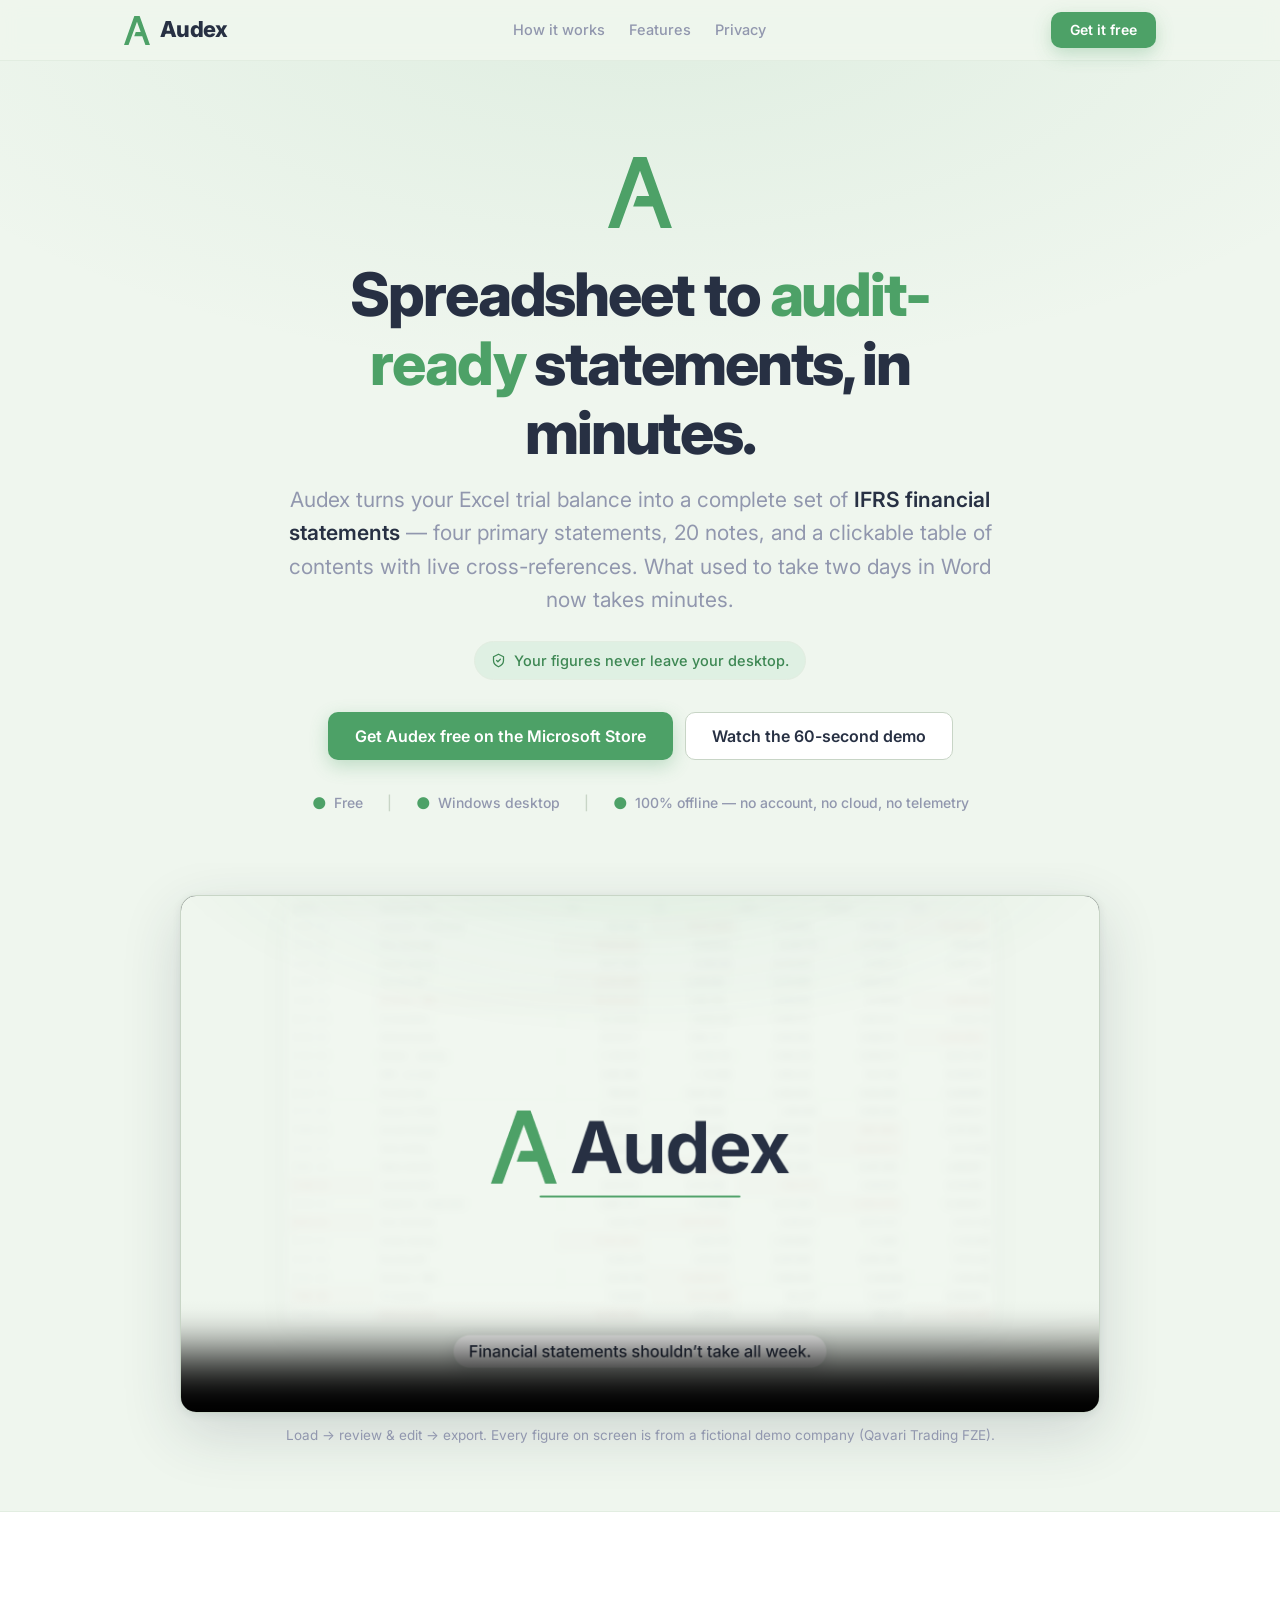
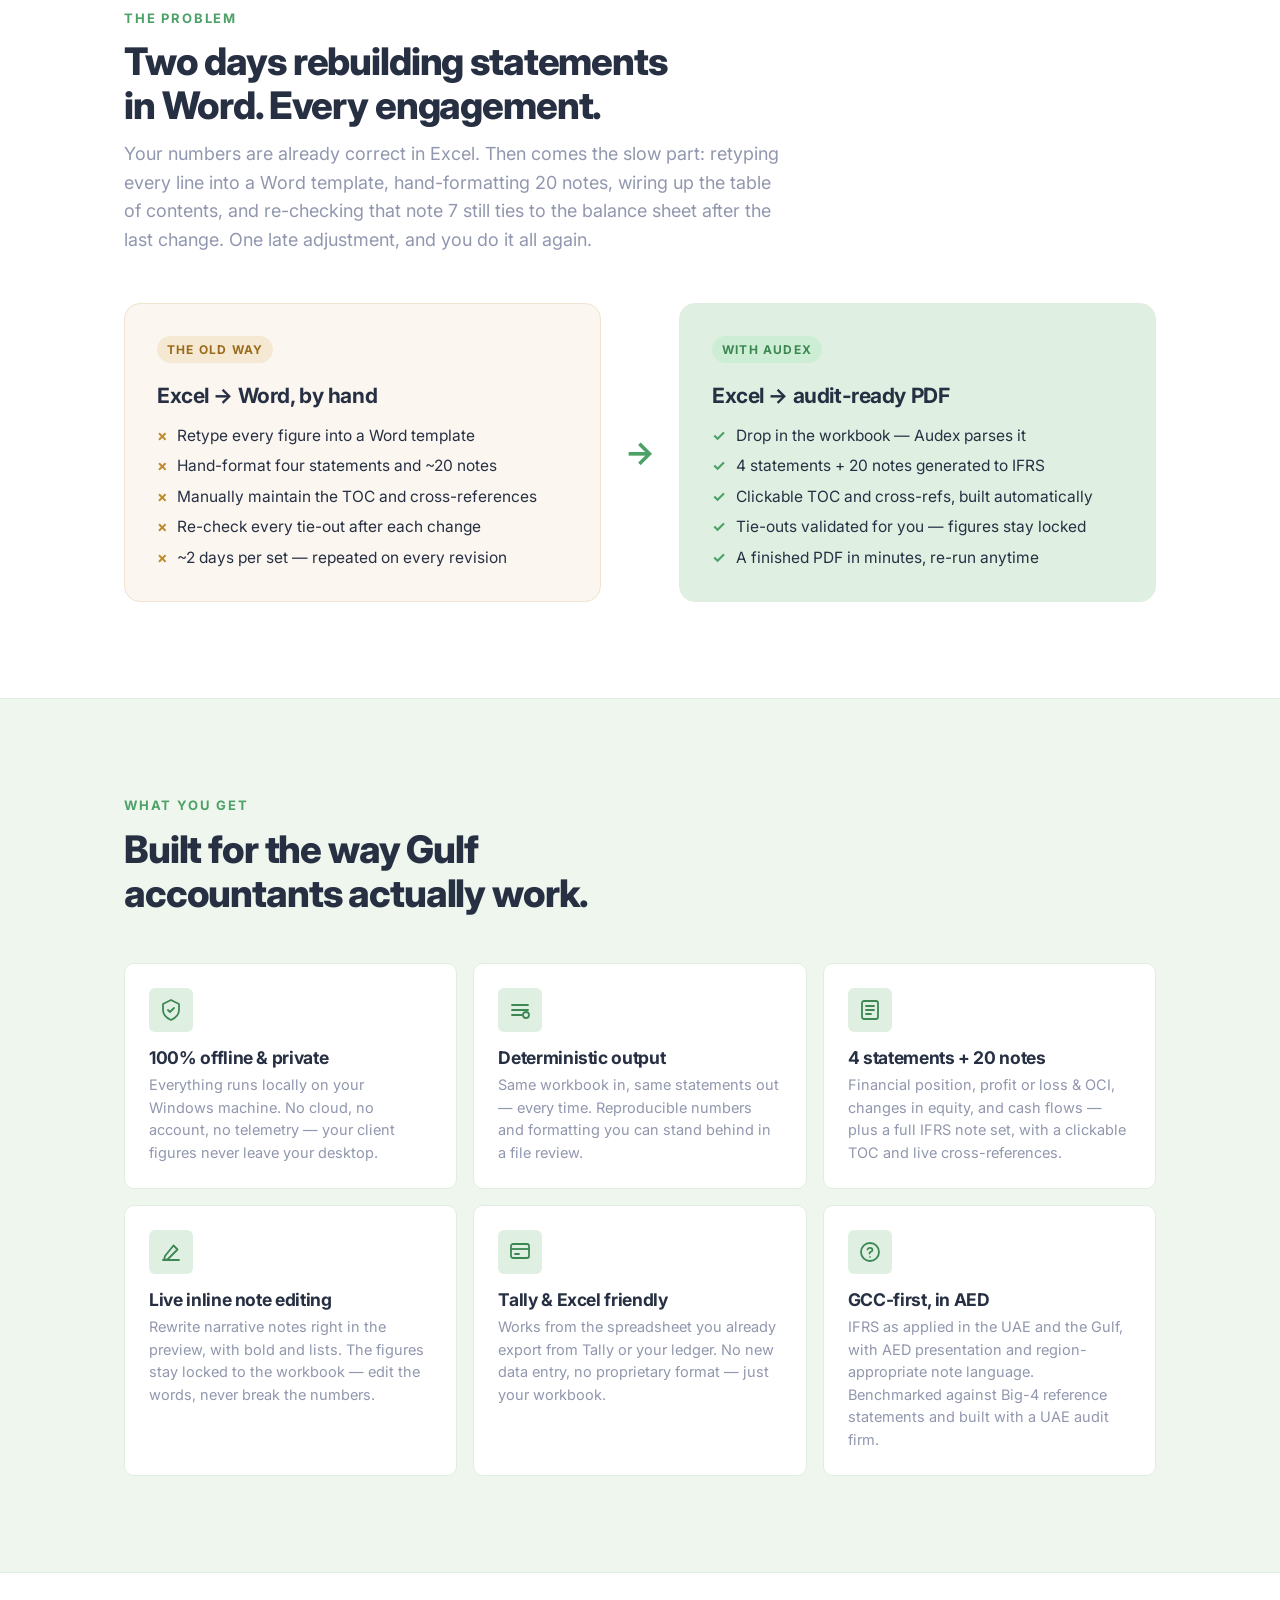
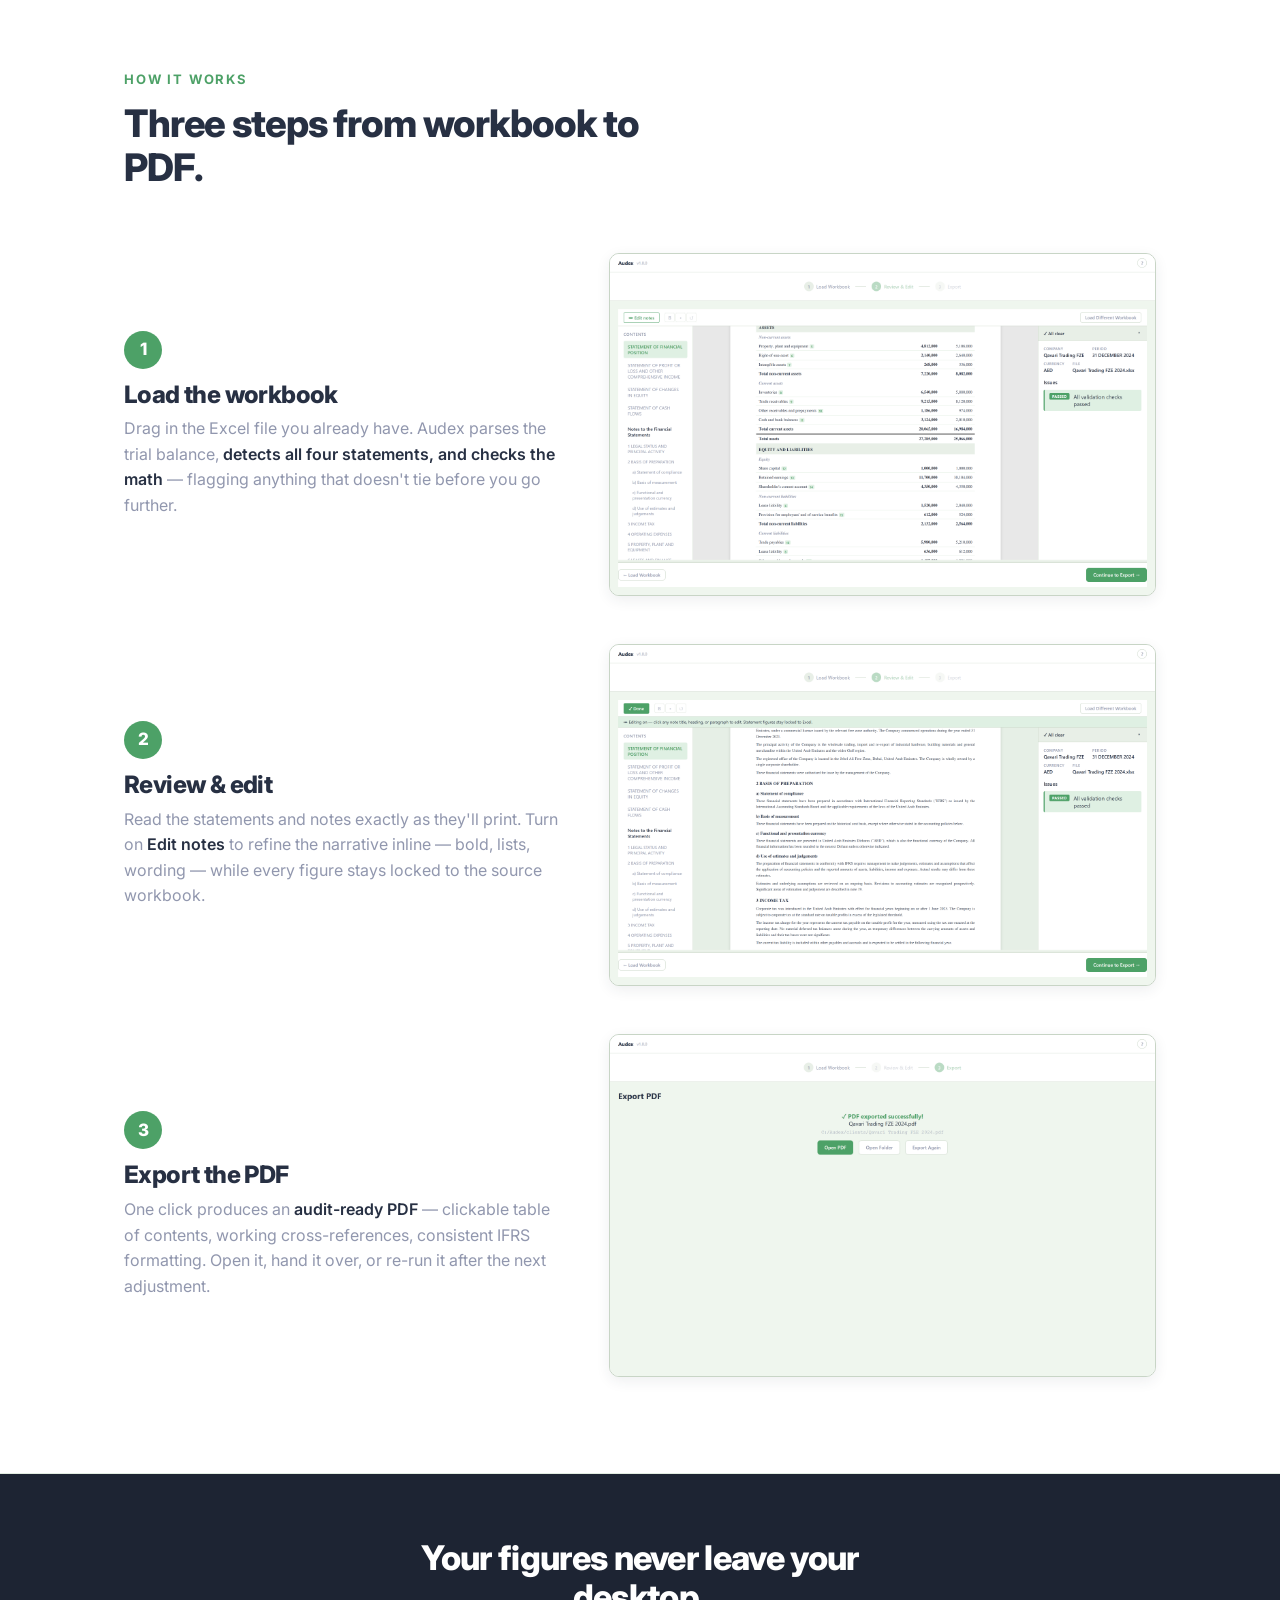
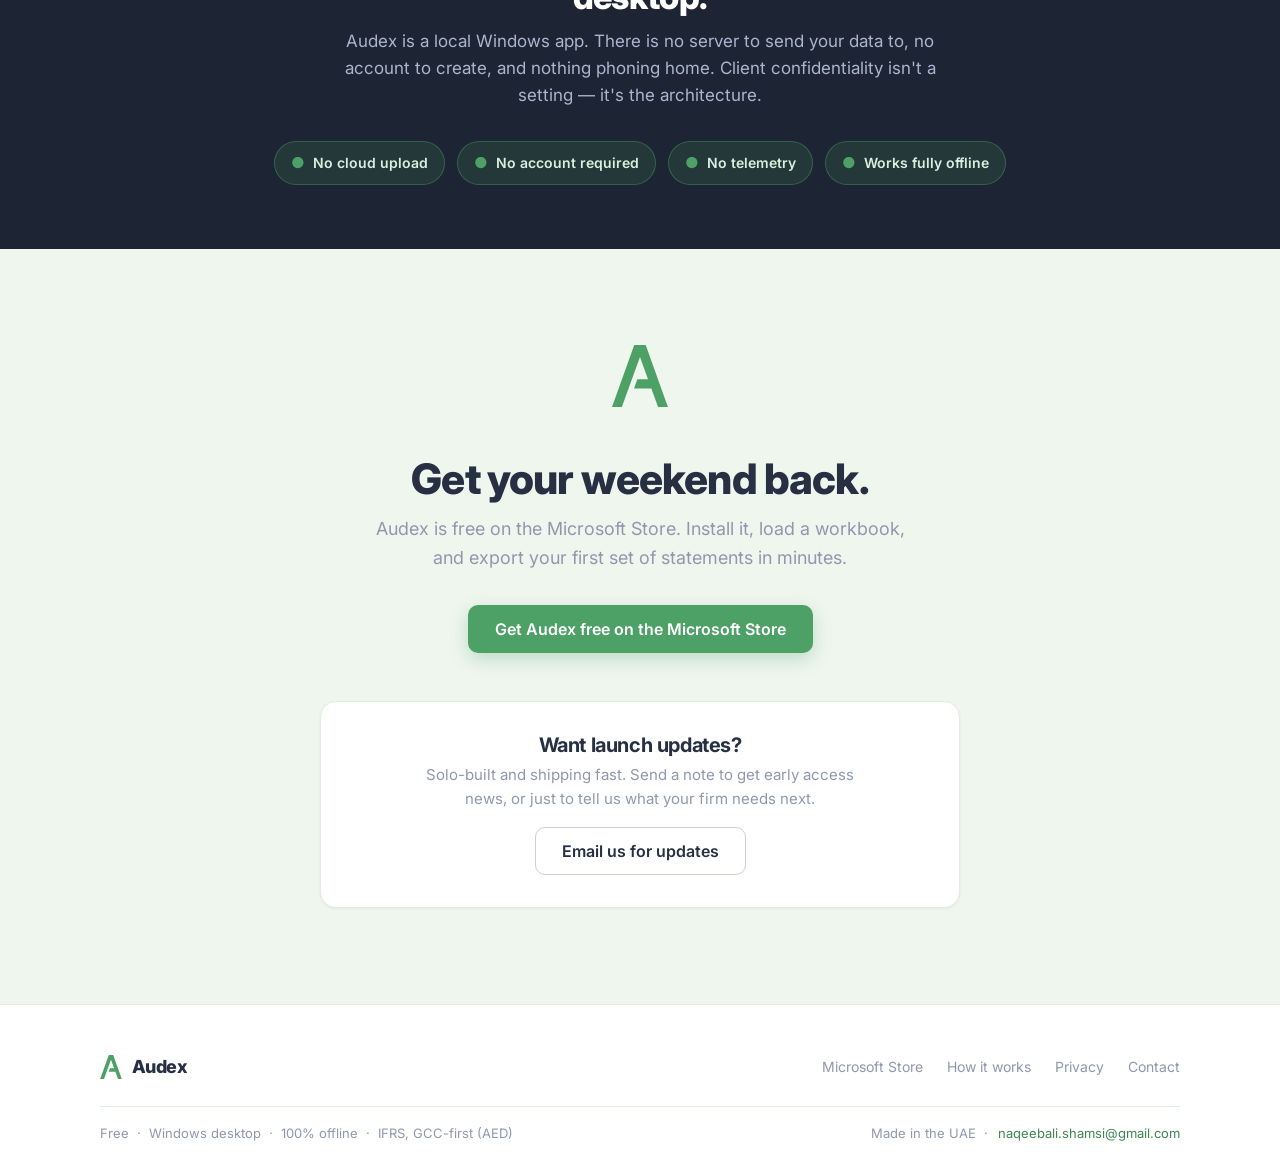
==== commit 808cfdcc: "Update contact email to naqeebali.shamsi@gmail.com Co-Authored-By: Claude Opus 4.8 (1M context) <nor" ====
--- a/index.html
+++ b/index.html
@@ -497,8 +497,8 @@
       <a class="nav-link" href="#features">Features</a>
       <a class="nav-link" href="#privacy">Privacy</a>
     </div>
-    <!-- TODO: replace https://apps.microsoft.com/search?query=Audex with the live Microsoft Store listing URL -->
-    <a class="btn btn-primary nav-cta" href="https://apps.microsoft.com/search?query=Audex" target="_blank" rel="noopener">Get it free</a>
+    <!-- TODO: replace https://apps.microsoft.com/detail/9P87TFB7D3TD with the live Microsoft Store listing URL -->
+    <a class="btn btn-primary nav-cta" href="https://apps.microsoft.com/detail/9P87TFB7D3TD" target="_blank" rel="noopener">Get it free</a>
   </div>
 </nav>
 
@@ -520,8 +520,8 @@
     </span>
   </div>
   <div class="hero-cta">
-    <!-- TODO: replace https://apps.microsoft.com/search?query=Audex with the live Microsoft Store listing URL -->
-    <a class="btn btn-primary" href="https://apps.microsoft.com/search?query=Audex" target="_blank" rel="noopener">
+    <!-- TODO: replace https://apps.microsoft.com/detail/9P87TFB7D3TD with the live Microsoft Store listing URL -->
+    <a class="btn btn-primary" href="https://apps.microsoft.com/detail/9P87TFB7D3TD" target="_blank" rel="noopener">
       Get Audex free on the Microsoft Store
     </a>
     <a class="btn btn-ghost" href="#demo">Watch the 60-second demo</a>
@@ -709,8 +709,8 @@
     <h2>Get your weekend back.</h2>
     <p>Audex is free on the Microsoft Store. Install it, load a workbook, and export your first set of statements in minutes.</p>
     <div class="hero-cta">
-      <!-- TODO: replace https://apps.microsoft.com/search?query=Audex with the live Microsoft Store listing URL -->
-      <a class="btn btn-primary" href="https://apps.microsoft.com/search?query=Audex" target="_blank" rel="noopener">
+      <!-- TODO: replace https://apps.microsoft.com/detail/9P87TFB7D3TD with the live Microsoft Store listing URL -->
+      <a class="btn btn-primary" href="https://apps.microsoft.com/detail/9P87TFB7D3TD" target="_blank" rel="noopener">
         Get Audex free on the Microsoft Store
       </a>
     </div>
@@ -720,7 +720,7 @@
       <h3>Want launch updates?</h3>
       <p>Solo-built and shipping fast. Send a note to get early access news, or just to tell us what your firm needs next.</p>
       <a class="btn btn-ghost"
-         href="mailto:naeemnh@outlook.com?subject=Audex%20%E2%80%94%20keep%20me%20posted&body=Hi%2C%20I%27d%20like%20updates%20about%20Audex.%20%28Optional%3A%20what%20does%20your%20firm%20need%3F%29">
+         href="mailto:naqeebali.shamsi@gmail.com?subject=Audex%20%E2%80%94%20keep%20me%20posted&body=Hi%2C%20I%27d%20like%20updates%20about%20Audex.%20%28Optional%3A%20what%20does%20your%20firm%20need%3F%29">
         Email us for updates
       </a>
     </div>
@@ -737,16 +737,16 @@
       <span class="brand-name">Audex</span>
     </div>
     <div class="footer-links">
-      <!-- TODO: replace https://apps.microsoft.com/search?query=Audex with the live Microsoft Store listing URL -->
-      <a href="https://apps.microsoft.com/search?query=Audex" target="_blank" rel="noopener">Microsoft Store</a>
+      <!-- TODO: replace https://apps.microsoft.com/detail/9P87TFB7D3TD with the live Microsoft Store listing URL -->
+      <a href="https://apps.microsoft.com/detail/9P87TFB7D3TD" target="_blank" rel="noopener">Microsoft Store</a>
       <a href="#how">How it works</a>
       <a href="#privacy">Privacy</a>
-      <a href="mailto:naeemnh@outlook.com">Contact</a>
+      <a href="mailto:naqeebali.shamsi@gmail.com">Contact</a>
     </div>
   </div>
   <div class="footer-legal">
     <span>Free &nbsp;·&nbsp; Windows desktop &nbsp;·&nbsp; 100% offline &nbsp;·&nbsp; IFRS, GCC-first (AED)</span>
-    <span class="made">Made in the UAE &nbsp;·&nbsp; <a href="mailto:naeemnh@outlook.com">naeemnh@outlook.com</a></span>
+    <span class="made">Made in the UAE &nbsp;·&nbsp; <a href="mailto:naqeebali.shamsi@gmail.com">naqeebali.shamsi@gmail.com</a></span>
   </div>
 </footer>
 
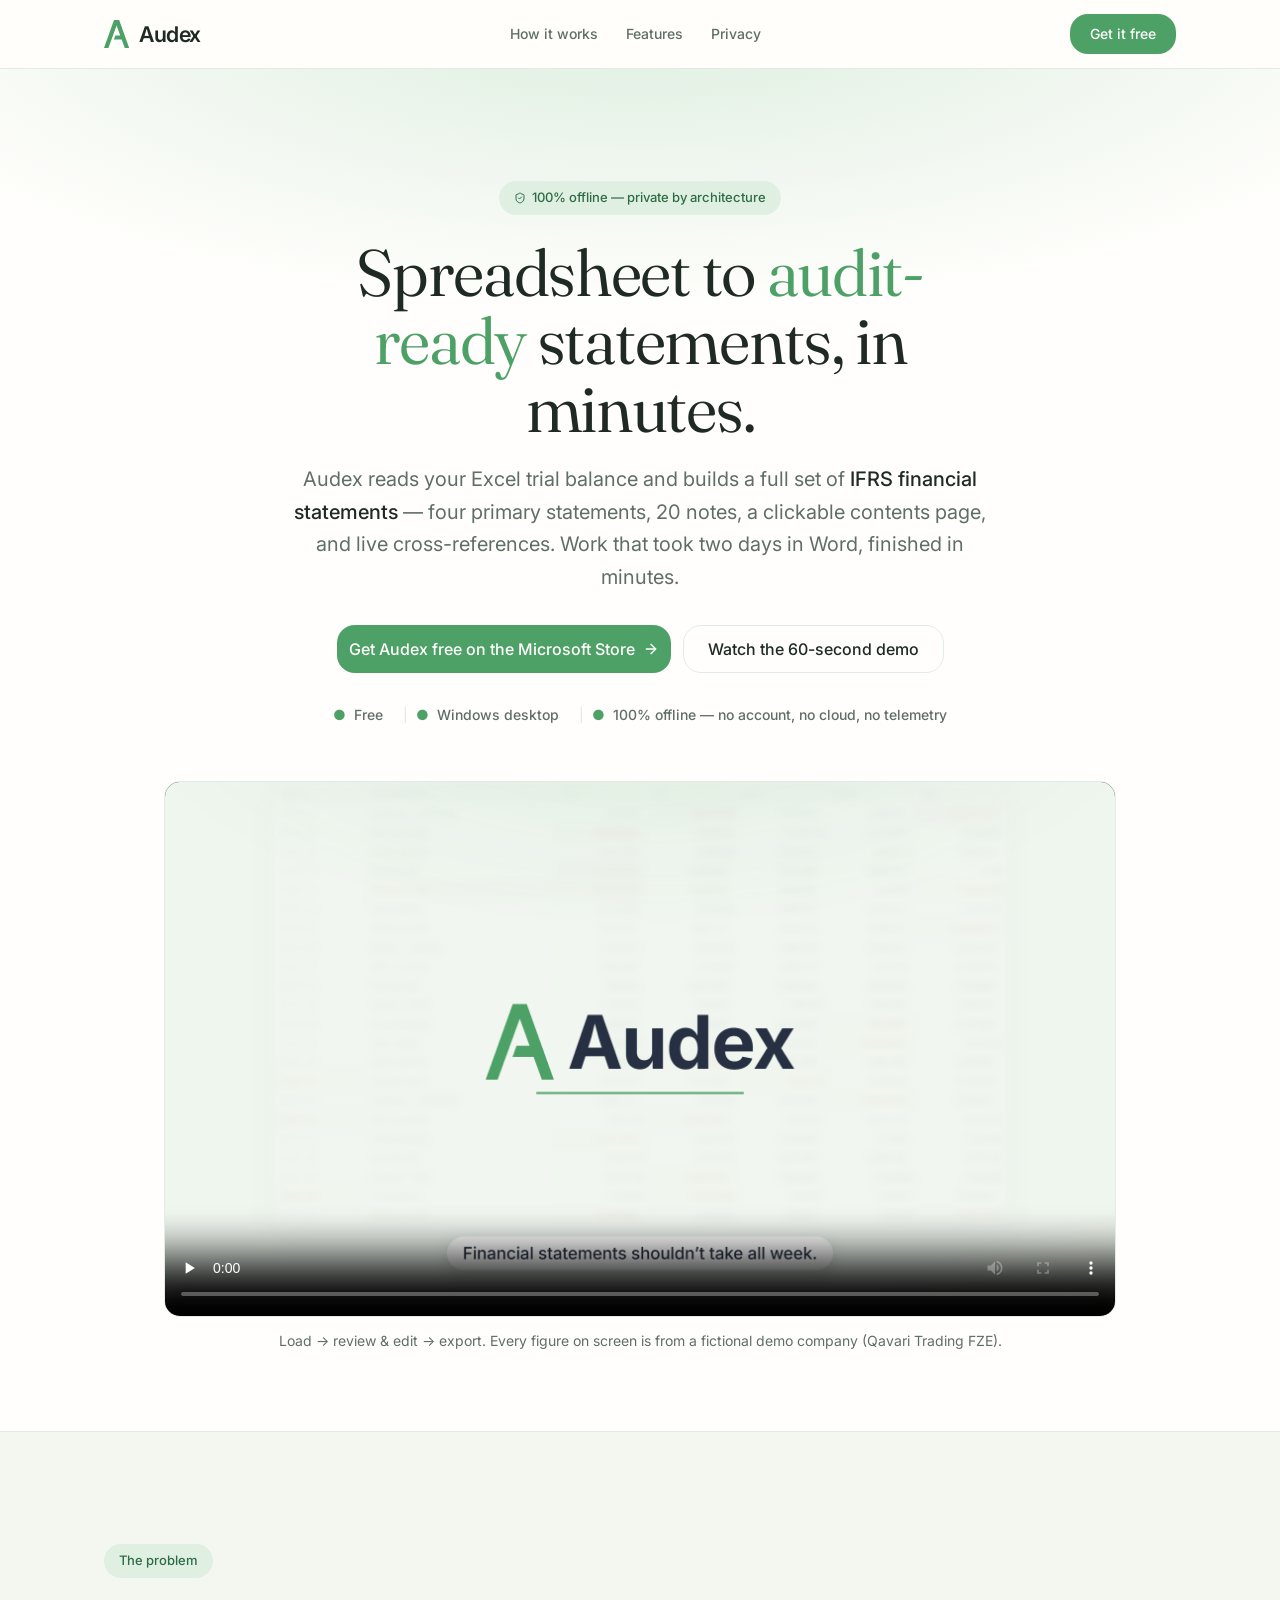
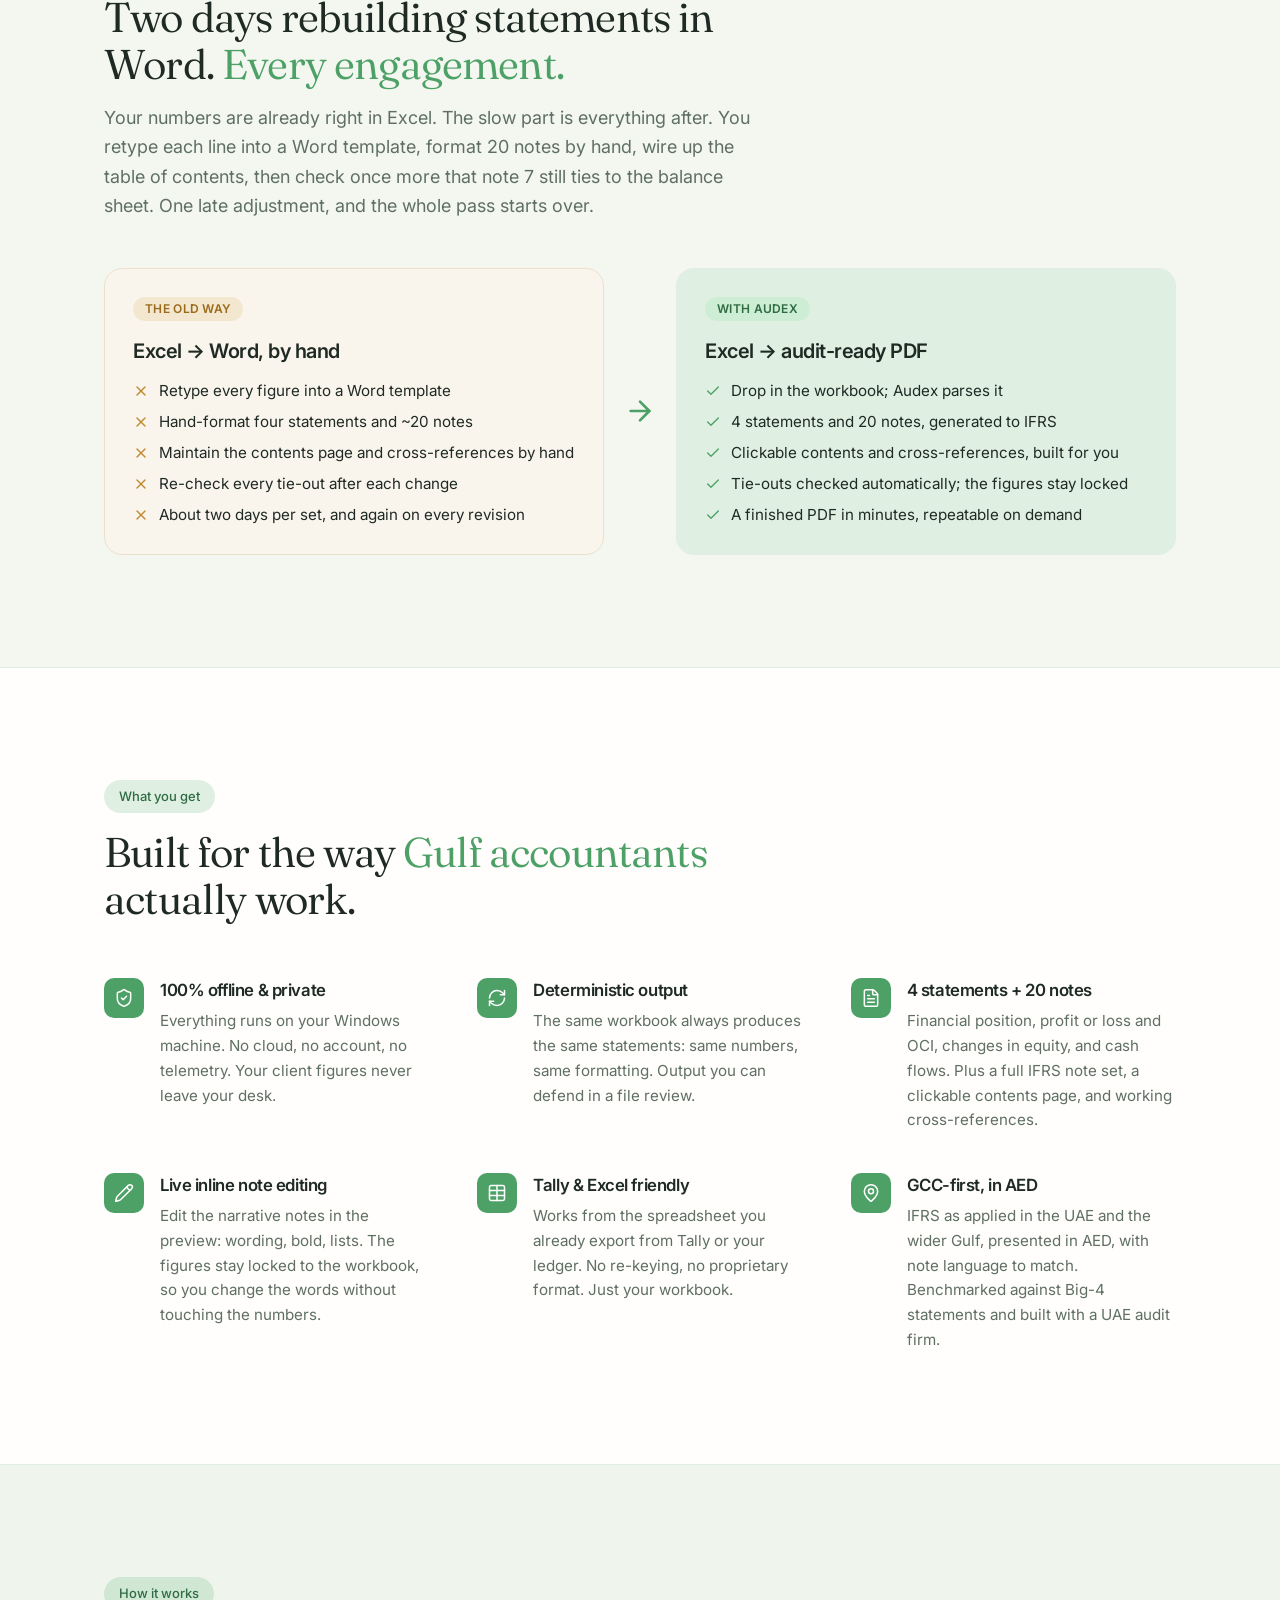
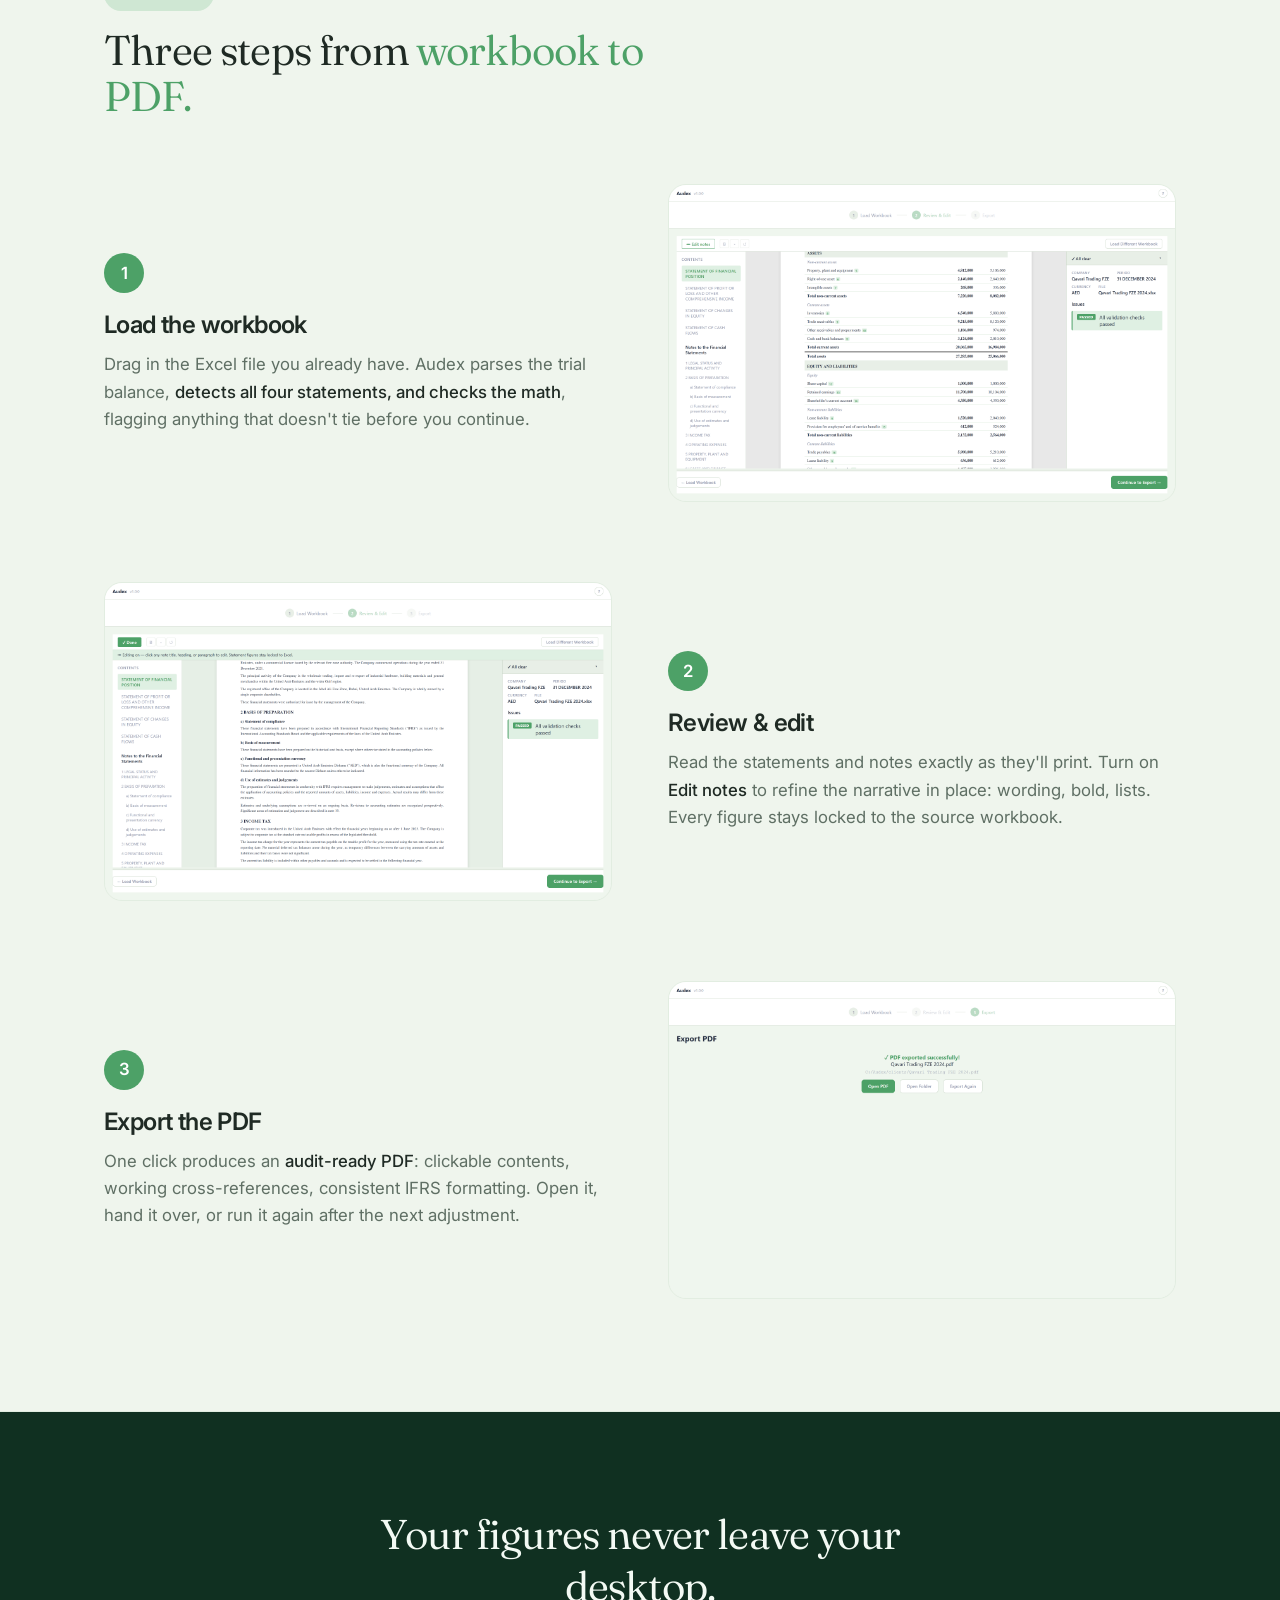
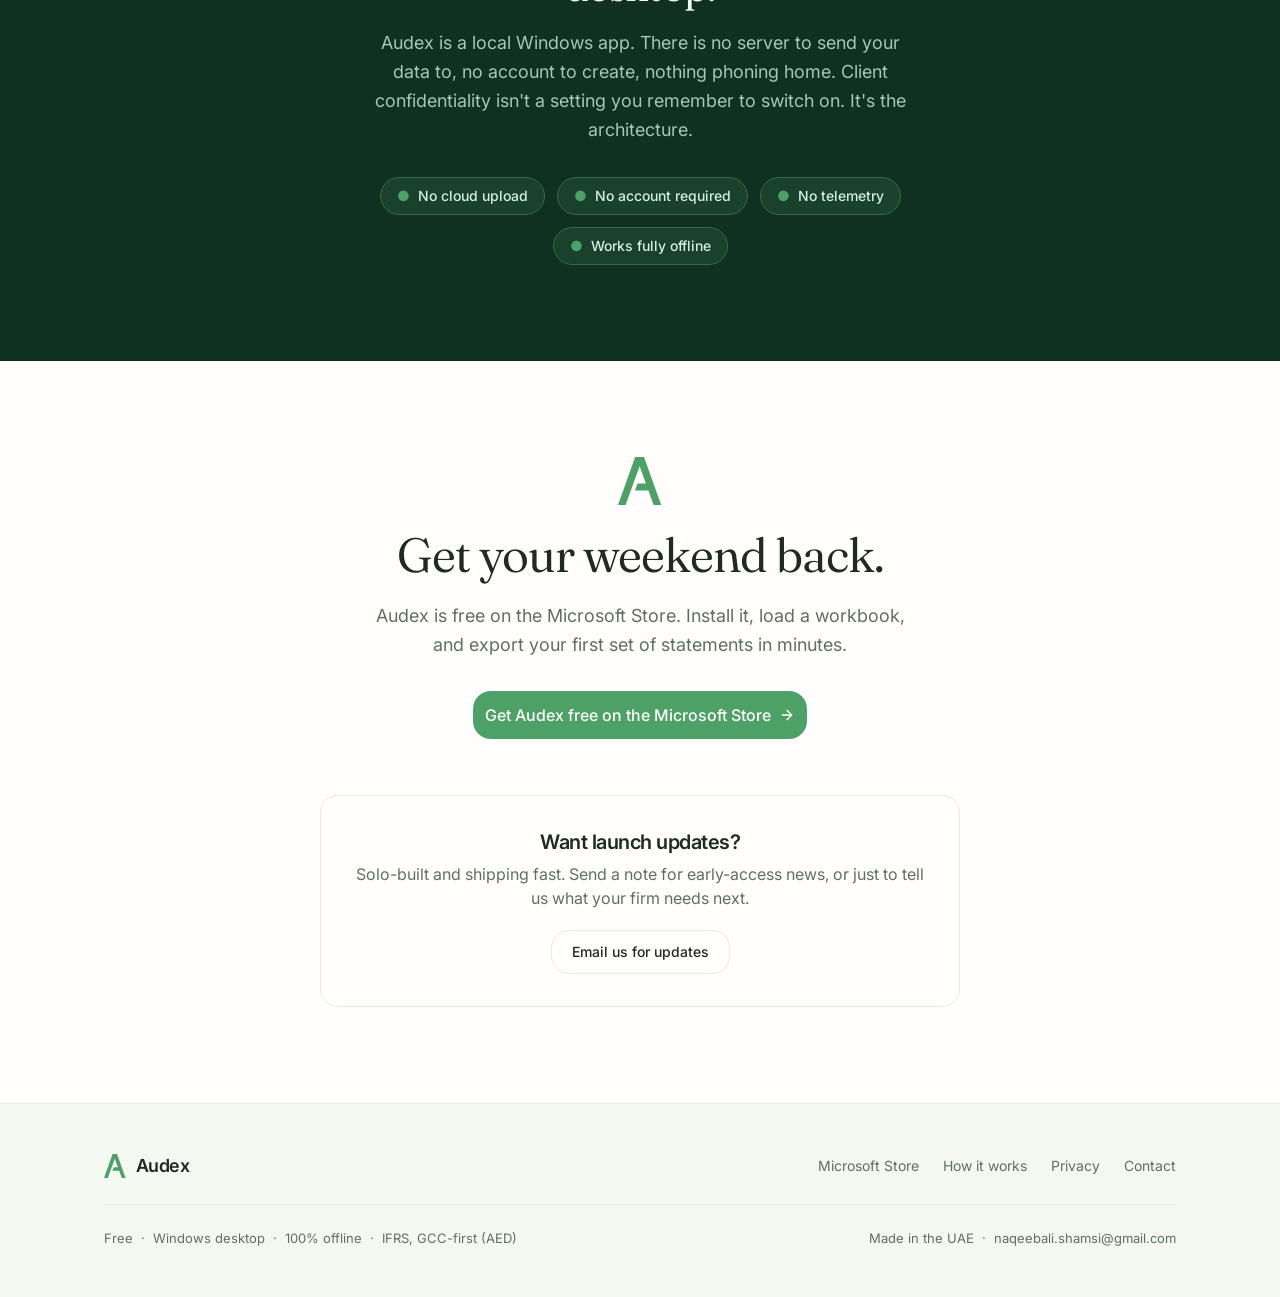
==== commit ae8535d6: "Deploy React/Watermelon landing (replaces buildless fallback); keep privacy.html Co-Authored-By: Cla" ====
--- a/index.html
+++ b/index.html
@@ -1,781 +1,42 @@
-<!DOCTYPE html>
+<!doctype html>
 <html lang="en">
-<head>
-<meta charset="UTF-8">
-<meta name="viewport" content="width=device-width, initial-scale=1">
-<title>Audex — Spreadsheet to audit-ready statements, in minutes</title>
-<meta name="description" content="Audex turns an accountant's Excel workbook into audit-ready IFRS financial statements — 4 statements, 20 notes, clickable cross-references — in minutes, not days. Free, Windows, 100% offline. Built for Gulf accountants.">
+  <head>
+    <meta charset="UTF-8" />
+    <meta name="viewport" content="width=device-width, initial-scale=1" />
+    <title>Audex — Spreadsheet to audit-ready statements, in minutes</title>
+    <meta
+      name="description"
+      content="Audex turns an accountant's Excel workbook into audit-ready IFRS financial statements — 4 statements, 20 notes, clickable cross-references — in minutes, not days. Free, Windows, 100% offline. Built for Gulf accountants."
+    />
 
-<!-- OG / Twitter card -->
-<meta property="og:title" content="Audex — Spreadsheet to audit-ready statements, in minutes">
-<meta property="og:description" content="Excel in, audit-ready IFRS statements out. 4 statements · 20 notes · clickable cross-refs. Free, Windows, 100% offline. Your figures never leave your desktop.">
-<meta property="og:type" content="website">
-<meta property="og:image" content="poster.png">
-<meta name="twitter:card" content="summary_large_image">
-<meta name="theme-color" content="#4da167">
+    <!-- OG / Twitter card -->
+    <meta property="og:title" content="Audex — Spreadsheet to audit-ready statements, in minutes" />
+    <meta
+      property="og:description"
+      content="Excel in, audit-ready IFRS statements out. 4 statements · 20 notes · clickable cross-refs. Free, Windows, 100% offline. Your figures never leave your desktop."
+    />
+    <meta property="og:type" content="website" />
+    <meta property="og:image" content="poster.png" />
+    <meta name="twitter:card" content="summary_large_image" />
+    <meta name="theme-color" content="#4da167" />
 
-<!-- Favicon: the Audex "A" monogram, inline SVG (no external request) -->
-<link rel="icon" href="data:image/svg+xml,%3Csvg xmlns='http://www.w3.org/2000/svg' viewBox='0 0 501 556'%3E%3Cpath d='M198.828 0H301.562L500.391 555.469H412.5L351.953 388.281H196.875L226.562 306.25H322.266L250.391 107.812L87.8906 555.469H0L198.828 0Z' fill='%234da167'/%3E%3C/svg%3E">
+    <!-- Favicon: the Audex "A" monogram, inline SVG (no external request) -->
+    <link
+      rel="icon"
+      href="data:image/svg+xml,%3Csvg xmlns='http://www.w3.org/2000/svg' viewBox='0 0 501 556'%3E%3Cpath d='M198.828 0H301.562L500.391 555.469H412.5L351.953 388.281H196.875L226.562 306.25H322.266L250.391 107.812L87.8906 555.469H0L198.828 0Z' fill='%234da167'/%3E%3C/svg%3E"
+    />
 
-<!-- Google Fonts: Inter (UI) + Tinos (financial serif, mirrors the app's PDF face) -->
-<link rel="preconnect" href="https://fonts.googleapis.com">
-<link rel="preconnect" href="https://fonts.gstatic.com" crossorigin>
-<link href="https://fonts.googleapis.com/css2?family=Inter:wght@400;500;600;700;800&family=Tinos:ital,wght@0,400;0,700;1,400&display=swap" rel="stylesheet">
-
-<style>
-/* ── Design tokens (verbatim from the real app — app/renderer/styles.css :root,
-      mirrored in demo/remotion/src/theme/tokens.ts) ───────────────────────── */
-:root {
-  --bg:           #eff6ee;   /* mint-cream — app canvas */
-  --surface:      #ffffff;   /* cards / panels / chrome */
-  --panel:        #e8efe7;   /* insets, secondary fills */
-  --ink:          #273043;   /* primary text — deep-blue */
-  --ink-deep:     #1d2433;   /* deeper ground for full-bleed dark panels */
-  --ink-secondary:#9197ae;   /* muted / secondary ink */
-  --muted:        #9197ae;
-  --accent:       #4da167;   /* shamrock — brand accent (the "A") */
-  --accent-hover: #3d8753;
-  --accent-soft:  #dff0e3;   /* tinted backgrounds */
-  --border:       #c8d5c6;
-  --border-light: #e2ede1;
-  --gold:         #e6af2e;   /* sunflower highlight */
-  --success:      #4da167;
-  --success-bg:   #dff0e3;
-
-  --font-ui:  'Inter', system-ui, -apple-system, 'Segoe UI', Roboto, sans-serif;
-  --font-fin: 'Tinos', Georgia, 'Times New Roman', serif;
-
-  --sp-1: 4px;  --sp-2: 8px;  --sp-3: 12px; --sp-4: 16px;
-  --sp-5: 24px; --sp-6: 32px; --sp-7: 48px; --sp-8: 64px; --sp-9: 96px;
-
-  --radius-sm: 6px;
-  --radius:    10px;
-  --radius-lg: 16px;
-
-  --shadow-sm: 0 1px 3px rgba(39,48,67,0.06);
-  --shadow-md: 0 4px 14px rgba(39,48,67,0.08);
-  --shadow-lg: 0 20px 60px rgba(39,48,67,0.16), 0 2px 8px rgba(39,48,67,0.08);
-  --maxw: 1080px;
-}
-
-/* ── Reset + base ───────────────────────────────────────────────────────── */
-*, *::before, *::after { box-sizing: border-box; margin: 0; padding: 0; }
-
-html {
-  background: var(--bg);
-  color: var(--ink);
-  font-family: var(--font-ui);
-  font-size: 16px;
-  line-height: 1.6;
-  -webkit-font-smoothing: antialiased;
-  text-rendering: optimizeLegibility;
-  scroll-behavior: smooth;
-}
-body { overflow-x: hidden; }
-::selection { background: var(--accent-soft); color: var(--ink); }
-a { color: var(--accent-hover); text-decoration: none; }
-a:hover { text-decoration: underline; }
-img, video { max-width: 100%; display: block; }
-h1, h2, h3 { line-height: 1.15; letter-spacing: -0.02em; color: var(--ink); }
-
-.wrap { max-width: var(--maxw); margin: 0 auto; padding: 0 var(--sp-5); }
-
-/* ── Buttons ────────────────────────────────────────────────────────────── */
-.btn {
-  display: inline-flex;
-  align-items: center;
-  justify-content: center;
-  gap: var(--sp-2);
-  font-family: var(--font-ui);
-  font-size: 16px;
-  font-weight: 600;
-  line-height: 1;
-  padding: 15px 26px;
-  border-radius: var(--radius);
-  border: 1px solid transparent;
-  cursor: pointer;
-  transition: background 160ms ease, border-color 160ms ease, transform 120ms ease, box-shadow 160ms ease;
-  white-space: nowrap;
-  text-decoration: none;
-}
-.btn:hover { text-decoration: none; transform: translateY(-1px); }
-.btn:active { transform: translateY(0); }
-.btn-primary {
-  background: var(--accent);
-  color: #fff;
-  box-shadow: 0 6px 18px rgba(77,161,103,0.30);
-}
-.btn-primary:hover { background: var(--accent-hover); box-shadow: 0 10px 24px rgba(77,161,103,0.38); }
-.btn-ghost {
-  background: var(--surface);
-  color: var(--ink);
-  border-color: var(--border);
-}
-.btn-ghost:hover { border-color: var(--accent); color: var(--accent-hover); }
-.btn .store-tick { font-size: 13px; opacity: 0.9; }
-
-/* ── Nav ────────────────────────────────────────────────────────────────── */
-.nav {
-  position: sticky;
-  top: 0;
-  z-index: 50;
-  background: rgba(239,246,238,0.85);
-  backdrop-filter: saturate(160%) blur(10px);
-  -webkit-backdrop-filter: saturate(160%) blur(10px);
-  border-bottom: 1px solid var(--border-light);
-}
-.nav-inner {
-  max-width: var(--maxw);
-  margin: 0 auto;
-  padding: var(--sp-3) var(--sp-5);
-  display: flex;
-  align-items: center;
-  justify-content: space-between;
-  gap: var(--sp-4);
-}
-.brand { display: flex; align-items: center; gap: 10px; }
-.brand svg { display: block; }
-.brand-name {
-  font-weight: 800;
-  font-size: 22px;
-  letter-spacing: -0.03em;
-  color: var(--ink);
-}
-.nav-links { display: flex; align-items: center; gap: var(--sp-5); }
-.nav-link {
-  font-size: 14.5px;
-  font-weight: 500;
-  color: var(--ink-secondary);
-  transition: color 140ms;
-}
-.nav-link:hover { color: var(--ink); text-decoration: none; }
-.nav-cta {
-  font-size: 14px;
-  font-weight: 600;
-  padding: 10px 18px;
-}
-@media (max-width: 720px) {
-  .nav-links .nav-link { display: none; }
-}
-
-/* ── Hero ───────────────────────────────────────────────────────────────── */
-.hero {
-  position: relative;
-  text-align: center;
-  padding: var(--sp-9) var(--sp-5) var(--sp-7);
-  background:
-    radial-gradient(120% 90% at 50% -10%, rgba(77,161,103,0.10), transparent 55%),
-    var(--bg);
-  overflow: hidden;
-}
-.hero-mark { margin: 0 auto var(--sp-5); width: 64px; }
-.hero h1 {
-  font-size: clamp(34px, 6vw, 60px);
-  font-weight: 800;
-  letter-spacing: -0.035em;
-  max-width: 18ch;
-  margin: 0 auto var(--sp-4);
-}
-.hero h1 .hl { color: var(--accent); }
-.hero-sub {
-  font-size: clamp(17px, 2.3vw, 21px);
-  color: var(--ink-secondary);
-  max-width: 56ch;
-  margin: 0 auto var(--sp-2);
-  font-weight: 400;
-}
-.hero-sub strong { color: var(--ink); font-weight: 600; }
-.hero-privacy {
-  display: inline-flex;
-  align-items: center;
-  gap: 8px;
-  font-size: 14.5px;
-  font-weight: 500;
-  color: var(--accent-hover);
-  background: var(--accent-soft);
-  border: 1px solid var(--border-light);
-  padding: 7px 16px;
-  border-radius: 999px;
-  margin-top: var(--sp-4);
-}
-.hero-cta {
-  display: flex;
-  flex-wrap: wrap;
-  gap: var(--sp-3);
-  justify-content: center;
-  margin-top: var(--sp-6);
-}
-.trust-strip {
-  display: flex;
-  flex-wrap: wrap;
-  justify-content: center;
-  align-items: center;
-  gap: var(--sp-2) var(--sp-5);
-  margin-top: var(--sp-6);
-  font-size: 14px;
-  font-weight: 500;
-  color: var(--ink-secondary);
-}
-.trust-strip .ti { display: inline-flex; align-items: center; gap: 7px; }
-.trust-strip .dot { color: var(--accent); font-size: 16px; line-height: 1; }
-.trust-strip .sep { color: var(--border); }
-@media (max-width: 560px) { .trust-strip .sep { display: none; } }
-
-/* ── Video ──────────────────────────────────────────────────────────────── */
-.video-section { padding: var(--sp-6) var(--sp-5) var(--sp-8); }
-.video-frame {
-  max-width: 920px;
-  margin: 0 auto;
-  border-radius: var(--radius-lg);
-  overflow: hidden;
-  background: var(--surface);
-  border: 1px solid var(--border);
-  box-shadow: var(--shadow-lg);
-}
-.video-frame video { width: 100%; display: block; background: #0c1018; aspect-ratio: 16 / 9; }
-.video-fallback {
-  display: none;
-  padding: var(--sp-4);
-  text-align: center;
-  font-size: 14px;
-  color: var(--ink-secondary);
-  background: var(--panel);
-  border-top: 1px solid var(--border-light);
-}
-.video-caption {
-  text-align: center;
-  font-size: 13.5px;
-  color: var(--ink-secondary);
-  margin-top: var(--sp-3);
-}
-
-/* ── Generic section ────────────────────────────────────────────────────── */
-section { padding: var(--sp-9) 0; }
-.section-eyebrow {
-  font-size: 13px;
-  font-weight: 700;
-  letter-spacing: 0.14em;
-  text-transform: uppercase;
-  color: var(--accent);
-  margin-bottom: var(--sp-3);
-}
-.section-title {
-  font-size: clamp(26px, 4vw, 38px);
-  font-weight: 800;
-  letter-spacing: -0.03em;
-  max-width: 22ch;
-}
-.section-lede {
-  font-size: 18px;
-  color: var(--ink-secondary);
-  max-width: 60ch;
-  margin-top: var(--sp-3);
-}
-
-/* ── Problem → fix ──────────────────────────────────────────────────────── */
-.problem { background: var(--surface); border-top: 1px solid var(--border-light); border-bottom: 1px solid var(--border-light); }
-.pf-grid {
-  display: grid;
-  grid-template-columns: 1fr auto 1fr;
-  align-items: stretch;
-  gap: var(--sp-5);
-  margin-top: var(--sp-7);
-}
-.pf-card {
-  border-radius: var(--radius-lg);
-  padding: var(--sp-6);
-  border: 1px solid var(--border-light);
-  background: var(--bg);
-}
-.pf-card.before { background: #fbf6f0; border-color: #f0e3cf; }
-.pf-card.after  { background: var(--accent-soft); border-color: var(--border-light); }
-.pf-tag {
-  display: inline-block;
-  font-size: 12px;
-  font-weight: 700;
-  letter-spacing: 0.1em;
-  text-transform: uppercase;
-  padding: 4px 10px;
-  border-radius: 999px;
-  margin-bottom: var(--sp-4);
-}
-.pf-card.before .pf-tag { color: #9a6b1a; background: #f6e9d3; }
-.pf-card.after  .pf-tag { color: var(--accent-hover); background: #cdeed4; }
-.pf-headline { font-size: 21px; font-weight: 700; margin-bottom: var(--sp-3); letter-spacing: -0.02em; }
-.pf-list { list-style: none; display: flex; flex-direction: column; gap: var(--sp-2); }
-.pf-list li { display: flex; gap: 10px; font-size: 15.5px; color: var(--ink); line-height: 1.45; }
-.pf-list .ic { flex-shrink: 0; font-weight: 700; }
-.pf-card.before .ic { color: #c08a2e; }
-.pf-card.after  .ic { color: var(--accent); }
-.pf-arrow {
-  display: flex;
-  align-items: center;
-  justify-content: center;
-  font-size: 32px;
-  color: var(--accent);
-  font-weight: 700;
-}
-@media (max-width: 820px) {
-  .pf-grid { grid-template-columns: 1fr; gap: var(--sp-4); }
-  .pf-arrow { transform: rotate(90deg); padding: var(--sp-1) 0; }
-}
-
-/* ── Features grid ──────────────────────────────────────────────────────── */
-.features-grid {
-  display: grid;
-  grid-template-columns: repeat(3, 1fr);
-  gap: var(--sp-4);
-  margin-top: var(--sp-7);
-}
-.feature {
-  background: var(--surface);
-  border: 1px solid var(--border-light);
-  border-radius: var(--radius);
-  padding: var(--sp-5);
-  transition: border-color 160ms ease, transform 160ms ease, box-shadow 160ms ease;
-}
-.feature:hover { border-color: var(--accent); transform: translateY(-2px); box-shadow: var(--shadow-md); }
-.feature-ic {
-  width: 44px; height: 44px;
-  display: flex; align-items: center; justify-content: center;
-  border-radius: var(--radius-sm);
-  background: var(--accent-soft);
-  color: var(--accent-hover);
-  margin-bottom: var(--sp-4);
-}
-.feature-ic svg { width: 24px; height: 24px; }
-.feature h3 { font-size: 17.5px; font-weight: 700; margin-bottom: 6px; letter-spacing: -0.02em; }
-.feature p { font-size: 14.5px; color: var(--ink-secondary); line-height: 1.55; }
-@media (max-width: 860px) { .features-grid { grid-template-columns: repeat(2, 1fr); } }
-@media (max-width: 560px) { .features-grid { grid-template-columns: 1fr; } }
-
-/* ── How it works ───────────────────────────────────────────────────────── */
-.how { background: var(--surface); border-top: 1px solid var(--border-light); border-bottom: 1px solid var(--border-light); }
-.steps { display: flex; flex-direction: column; gap: var(--sp-7); margin-top: var(--sp-8); }
-.step {
-  display: grid;
-  grid-template-columns: 1fr 1.25fr;
-  gap: var(--sp-7);
-  align-items: center;
-}
-.step:nth-child(even) .step-media { order: 2; }
-.step-num {
-  display: inline-flex;
-  align-items: center;
-  justify-content: center;
-  width: 38px; height: 38px;
-  border-radius: 999px;
-  background: var(--accent);
-  color: #fff;
-  font-weight: 800;
-  font-size: 17px;
-  margin-bottom: var(--sp-3);
-}
-.step-text h3 { font-size: 24px; font-weight: 800; letter-spacing: -0.025em; margin-bottom: var(--sp-2); }
-.step-text p { font-size: 16px; color: var(--ink-secondary); line-height: 1.6; }
-.step-text p strong { color: var(--ink); font-weight: 600; }
-.step-media {
-  border-radius: var(--radius);
-  overflow: hidden;
-  border: 1px solid var(--border);
-  box-shadow: var(--shadow-md);
-  background: var(--surface);
-}
-.step-media img { width: 100%; height: auto; display: block; }
-@media (max-width: 820px) {
-  .step { grid-template-columns: 1fr; gap: var(--sp-4); }
-  .step:nth-child(even) .step-media { order: 0; }
-}
-
-/* ── Privacy band ───────────────────────────────────────────────────────── */
-.privacy-band {
-  background: var(--ink-deep);
-  color: #eaf1ff;
-  text-align: center;
-  padding: var(--sp-8) var(--sp-5);
-}
-.privacy-band h2 { color: #fff; font-size: clamp(24px, 3.6vw, 34px); font-weight: 800; max-width: 24ch; margin: 0 auto var(--sp-3); }
-.privacy-band p { color: #aab6cf; font-size: 17px; max-width: 56ch; margin: 0 auto; }
-.privacy-pills {
-  display: flex; flex-wrap: wrap; justify-content: center;
-  gap: var(--sp-3); margin-top: var(--sp-6);
-}
-.privacy-pill {
-  display: inline-flex; align-items: center; gap: 8px;
-  font-size: 14px; font-weight: 600;
-  color: #d6f0dd;
-  background: rgba(77,161,103,0.16);
-  border: 1px solid rgba(77,161,103,0.4);
-  padding: 9px 16px; border-radius: 999px;
-}
-.privacy-pill .dot { color: var(--accent); font-size: 15px; }
-
-/* ── Final CTA ──────────────────────────────────────────────────────────── */
-.final-cta { text-align: center; padding: var(--sp-9) var(--sp-5); }
-.final-cta .hero-mark { width: 56px; }
-.final-cta h2 { font-size: clamp(28px, 4.4vw, 42px); font-weight: 800; max-width: 20ch; margin: var(--sp-4) auto var(--sp-3); }
-.final-cta p { font-size: 18px; color: var(--ink-secondary); max-width: 50ch; margin: 0 auto var(--sp-6); }
-.final-cta .hero-cta { margin-top: 0; }
-
-/* ── Contact / updates ──────────────────────────────────────────────────── */
-.contact {
-  max-width: 640px;
-  margin: var(--sp-7) auto 0;
-  background: var(--surface);
-  border: 1px solid var(--border-light);
-  border-radius: var(--radius-lg);
-  padding: var(--sp-6);
-  text-align: center;
-  box-shadow: var(--shadow-sm);
-}
-.contact h3 { font-size: 20px; font-weight: 700; margin-bottom: 6px; }
-.contact p { font-size: 15px; color: var(--ink-secondary); margin-bottom: var(--sp-4); }
-
-/* ── Footer ─────────────────────────────────────────────────────────────── */
-footer {
-  background: var(--surface);
-  border-top: 1px solid var(--border-light);
-  padding: var(--sp-7) var(--sp-5) var(--sp-6);
-}
-.footer-inner {
-  max-width: var(--maxw);
-  margin: 0 auto;
-  display: flex;
-  flex-wrap: wrap;
-  align-items: center;
-  justify-content: space-between;
-  gap: var(--sp-4);
-}
-.footer-brand { display: flex; align-items: center; gap: 10px; }
-.footer-brand .brand-name { font-size: 18px; }
-.footer-links { display: flex; flex-wrap: wrap; gap: var(--sp-5); font-size: 14px; }
-.footer-links a { color: var(--ink-secondary); }
-.footer-links a:hover { color: var(--ink); }
-.footer-legal {
-  max-width: var(--maxw);
-  margin: var(--sp-5) auto 0;
-  padding-top: var(--sp-4);
-  border-top: 1px solid var(--border-light);
-  font-size: 13px;
-  color: var(--ink-secondary);
-  display: flex;
-  flex-wrap: wrap;
-  justify-content: space-between;
-  gap: var(--sp-2);
-}
-.footer-legal .made { display: inline-flex; align-items: center; gap: 6px; }
-
-/* ── Scroll reveal ──────────────────────────────────────────────────────────
-   The hidden start-state is gated on `.js` (set by an inline script before
-   paint) AND on motion being allowed. If JavaScript is disabled or fails, or
-   the user prefers reduced motion, .reveal elements are simply always visible —
-   the page never depends on JS to show its content. */
-@media (prefers-reduced-motion: no-preference) {
-  html.js .reveal { opacity: 0; transform: translateY(20px); transition: opacity 0.6s ease, transform 0.6s ease; }
-  html.js .reveal.in { opacity: 1; transform: none; }
-}
-
-:focus-visible { outline: 2px solid var(--accent); outline-offset: 3px; border-radius: 4px; }
-</style>
-</head>
-<body>
-<!-- Mark JS as available before paint, so the reveal start-state (opacity:0)
-     only applies when we can actually animate it back in. No-JS = content shown. -->
-<script>document.documentElement.className += ' js';</script>
-
-<!-- ── Nav ─────────────────────────────────────────────────────────────── -->
-<nav class="nav" aria-label="Primary">
-  <div class="nav-inner">
-    <a class="brand" href="#top" aria-label="Audex home">
-      <svg width="26" height="29" viewBox="0 0 501 556" aria-hidden="true">
-        <path d="M198.828 0H301.562L500.391 555.469H412.5L351.953 388.281H196.875L226.562 306.25H322.266L250.391 107.812L87.8906 555.469H0L198.828 0Z" fill="#4da167"/>
-      </svg>
-      <span class="brand-name">Audex</span>
-    </a>
-    <div class="nav-links">
-      <a class="nav-link" href="#how">How it works</a>
-      <a class="nav-link" href="#features">Features</a>
-      <a class="nav-link" href="#privacy">Privacy</a>
-    </div>
-    <!-- TODO: replace https://apps.microsoft.com/detail/9P87TFB7D3TD with the live Microsoft Store listing URL -->
-    <a class="btn btn-primary nav-cta" href="https://apps.microsoft.com/detail/9P87TFB7D3TD" target="_blank" rel="noopener">Get it free</a>
-  </div>
-</nav>
-
-<!-- ── Hero ────────────────────────────────────────────────────────────── -->
-<header class="hero" id="top">
-  <svg class="hero-mark" viewBox="0 0 501 556" aria-hidden="true">
-    <path d="M198.828 0H301.562L500.391 555.469H412.5L351.953 388.281H196.875L226.562 306.25H322.266L250.391 107.812L87.8906 555.469H0L198.828 0Z" fill="#4da167"/>
-  </svg>
-  <h1>Spreadsheet to <span class="hl">audit-ready</span> statements, in minutes.</h1>
-  <p class="hero-sub">
-    Audex turns your Excel trial balance into a complete set of <strong>IFRS financial statements</strong> —
-    four primary statements, 20 notes, and a clickable table of contents with live cross-references.
-    What used to take two days in Word now takes minutes.
-  </p>
-  <div>
-    <span class="hero-privacy">
-      <svg width="15" height="15" viewBox="0 0 24 24" fill="none" aria-hidden="true"><path d="M12 2l8 4v6c0 5-3.5 8-8 10-4.5-2-8-5-8-10V6l8-4z" stroke="currentColor" stroke-width="2" stroke-linejoin="round"/><path d="M9 12l2 2 4-4" stroke="currentColor" stroke-width="2" stroke-linecap="round" stroke-linejoin="round"/></svg>
-      Your figures never leave your desktop.
-    </span>
-  </div>
-  <div class="hero-cta">
-    <!-- TODO: replace https://apps.microsoft.com/detail/9P87TFB7D3TD with the live Microsoft Store listing URL -->
-    <a class="btn btn-primary" href="https://apps.microsoft.com/detail/9P87TFB7D3TD" target="_blank" rel="noopener">
-      Get Audex free on the Microsoft Store
-    </a>
-    <a class="btn btn-ghost" href="#demo">Watch the 60-second demo</a>
-  </div>
-  <div class="trust-strip" role="list">
-    <span class="ti" role="listitem"><span class="dot">●</span> Free</span>
-    <span class="sep" aria-hidden="true">|</span>
-    <span class="ti" role="listitem"><span class="dot">●</span> Windows desktop</span>
-    <span class="sep" aria-hidden="true">|</span>
-    <span class="ti" role="listitem"><span class="dot">●</span> 100% offline — no account, no cloud, no telemetry</span>
-  </div>
-</header>
-
-<!-- ── Demo video ──────────────────────────────────────────────────────── -->
-<div class="video-section" id="demo">
-  <div class="video-frame">
-    <video
-      controls
-      preload="none"
-      poster="poster.png"
-      playsinline
-      aria-label="Audex 60-second product demo: load a workbook, review the statements, edit a note, export the PDF"
-      onerror="this.style.display='none';var f=this.parentNode.querySelector('.video-fallback');if(f)f.style.display='block';"
-    >
-      <source src="audex-demo.mp4" type="video/mp4">
-      Your browser does not support the video tag.
-    </video>
-    <div class="video-fallback" role="alert">
-      Demo video not found — drop <code>audex-demo.mp4</code> into this folder next to <code>index.html</code> and refresh.
-    </div>
-  </div>
-  <p class="video-caption">Load &rarr; review &amp; edit &rarr; export. Every figure on screen is from a fictional demo company (Qavari Trading FZE).</p>
-</div>
-
-<!-- ── Problem → fix ───────────────────────────────────────────────────── -->
-<section class="problem" id="problem">
-  <div class="wrap">
-    <div class="section-eyebrow">The problem</div>
-    <h2 class="section-title">Two days rebuilding statements in Word. Every engagement.</h2>
-    <p class="section-lede">
-      Your numbers are already correct in Excel. Then comes the slow part: retyping every line into a Word template,
-      hand-formatting 20 notes, wiring up the table of contents, and re-checking that note 7 still ties to the
-      balance sheet after the last change. One late adjustment, and you do it all again.
-    </p>
-
-    <div class="pf-grid">
-      <div class="pf-card before reveal">
-        <span class="pf-tag">The old way</span>
-        <div class="pf-headline">Excel &rarr; Word, by hand</div>
-        <ul class="pf-list">
-          <li><span class="ic">&times;</span> Retype every figure into a Word template</li>
-          <li><span class="ic">&times;</span> Hand-format four statements and ~20 notes</li>
-          <li><span class="ic">&times;</span> Manually maintain the TOC and cross-references</li>
-          <li><span class="ic">&times;</span> Re-check every tie-out after each change</li>
-          <li><span class="ic">&times;</span> ~2 days per set — repeated on every revision</li>
-        </ul>
-      </div>
-      <div class="pf-arrow" aria-hidden="true">&rarr;</div>
-      <div class="pf-card after reveal">
-        <span class="pf-tag">With Audex</span>
-        <div class="pf-headline">Excel &rarr; audit-ready PDF</div>
-        <ul class="pf-list">
-          <li><span class="ic">&check;</span> Drop in the workbook — Audex parses it</li>
-          <li><span class="ic">&check;</span> 4 statements + 20 notes generated to IFRS</li>
-          <li><span class="ic">&check;</span> Clickable TOC and cross-refs, built automatically</li>
-          <li><span class="ic">&check;</span> Tie-outs validated for you — figures stay locked</li>
-          <li><span class="ic">&check;</span> A finished PDF in minutes, re-run anytime</li>
-        </ul>
-      </div>
-    </div>
-  </div>
-</section>
-
-<!-- ── Features ────────────────────────────────────────────────────────── -->
-<section id="features">
-  <div class="wrap">
-    <div class="section-eyebrow">What you get</div>
-    <h2 class="section-title">Built for the way Gulf accountants actually work.</h2>
-
-    <div class="features-grid">
-
-      <div class="feature reveal">
-        <div class="feature-ic"><svg viewBox="0 0 24 24" fill="none"><path d="M12 2l8 4v6c0 5-3.5 8-8 10-4.5-2-8-5-8-10V6l8-4z" stroke="currentColor" stroke-width="1.8" stroke-linejoin="round"/><path d="M9 12l2 2 4-4" stroke="currentColor" stroke-width="1.8" stroke-linecap="round" stroke-linejoin="round"/></svg></div>
-        <h3>100% offline &amp; private</h3>
-        <p>Everything runs locally on your Windows machine. No cloud, no account, no telemetry — your client figures never leave your desktop.</p>
-      </div>
-
-      <div class="feature reveal">
-        <div class="feature-ic"><svg viewBox="0 0 24 24" fill="none"><path d="M4 7h16M4 12h16M4 17h10" stroke="currentColor" stroke-width="1.8" stroke-linecap="round"/><circle cx="18" cy="17" r="3" stroke="currentColor" stroke-width="1.8"/></svg></div>
-        <h3>Deterministic output</h3>
-        <p>Same workbook in, same statements out — every time. Reproducible numbers and formatting you can stand behind in a file review.</p>
-      </div>
-
-      <div class="feature reveal">
-        <div class="feature-ic"><svg viewBox="0 0 24 24" fill="none"><rect x="4" y="3" width="16" height="18" rx="2" stroke="currentColor" stroke-width="1.8"/><path d="M8 8h8M8 12h8M8 16h5" stroke="currentColor" stroke-width="1.8" stroke-linecap="round"/></svg></div>
-        <h3>4 statements + 20 notes</h3>
-        <p>Financial position, profit or loss &amp; OCI, changes in equity, and cash flows — plus a full IFRS note set, with a clickable TOC and live cross-references.</p>
-      </div>
-
-      <div class="feature reveal">
-        <div class="feature-ic"><svg viewBox="0 0 24 24" fill="none"><path d="M4 20h16" stroke="currentColor" stroke-width="1.8" stroke-linecap="round"/><path d="M14.5 5.5l4 4L9 19l-4 1 1-4 8.5-10.5z" stroke="currentColor" stroke-width="1.8" stroke-linejoin="round"/></svg></div>
-        <h3>Live inline note editing</h3>
-        <p>Rewrite narrative notes right in the preview, with bold and lists. The figures stay locked to the workbook — edit the words, never break the numbers.</p>
-      </div>
-
-      <div class="feature reveal">
-        <div class="feature-ic"><svg viewBox="0 0 24 24" fill="none"><rect x="3" y="4" width="18" height="14" rx="2" stroke="currentColor" stroke-width="1.8"/><path d="M3 9h18" stroke="currentColor" stroke-width="1.8"/><path d="M7 14h4" stroke="currentColor" stroke-width="1.8" stroke-linecap="round"/></svg></div>
-        <h3>Tally &amp; Excel friendly</h3>
-        <p>Works from the spreadsheet you already export from Tally or your ledger. No new data entry, no proprietary format — just your workbook.</p>
-      </div>
-
-      <div class="feature reveal">
-        <div class="feature-ic"><svg viewBox="0 0 24 24" fill="none"><circle cx="12" cy="12" r="9" stroke="currentColor" stroke-width="1.8"/><path d="M9.5 9.5c.4-1 1.3-1.6 2.5-1.6 1.4 0 2.4.8 2.4 2 0 1.1-.7 1.6-1.8 2-.8.3-1.1.7-1.1 1.4v.3" stroke="currentColor" stroke-width="1.8" stroke-linecap="round"/><circle cx="12" cy="17" r="0.4" fill="currentColor" stroke="currentColor" stroke-width="1"/></svg></div>
-        <h3>GCC-first, in AED</h3>
-        <p>IFRS as applied in the UAE and the Gulf, with AED presentation and region-appropriate note language. Benchmarked against Big-4 reference statements and built with a UAE audit firm.</p>
-      </div>
-
-    </div>
-  </div>
-</section>
-
-<!-- ── How it works ────────────────────────────────────────────────────── -->
-<section class="how" id="how">
-  <div class="wrap">
-    <div class="section-eyebrow">How it works</div>
-    <h2 class="section-title">Three steps from workbook to PDF.</h2>
-
-    <div class="steps">
-
-      <div class="step">
-        <div class="step-text reveal">
-          <span class="step-num">1</span>
-          <h3>Load the workbook</h3>
-          <p>Drag in the Excel file you already have. Audex parses the trial balance, <strong>detects all four statements, and checks the math</strong> — flagging anything that doesn't tie before you go further.</p>
-        </div>
-        <div class="step-media reveal">
-          <img src="screenshots/load-detected.png" alt="Audex after loading a workbook: the four statements detected, the contents sidebar populated, and an all-green 'All validation checks passed' panel." loading="lazy" width="3200" height="2000">
-        </div>
-      </div>
-
-      <div class="step">
-        <div class="step-text reveal">
-          <span class="step-num">2</span>
-          <h3>Review &amp; edit</h3>
-          <p>Read the statements and notes exactly as they'll print. Turn on <strong>Edit notes</strong> to refine the narrative inline — bold, lists, wording — while every figure stays locked to the source workbook.</p>
-        </div>
-        <div class="step-media reveal">
-          <img src="screenshots/edit-on.png" alt="Audex in edit mode: the notes are editable inline while the numbers remain locked to the workbook." loading="lazy" width="3200" height="2000">
-        </div>
-      </div>
-
-      <div class="step">
-        <div class="step-text reveal">
-          <span class="step-num">3</span>
-          <h3>Export the PDF</h3>
-          <p>One click produces an <strong>audit-ready PDF</strong> — clickable table of contents, working cross-references, consistent IFRS formatting. Open it, hand it over, or re-run it after the next adjustment.</p>
-        </div>
-        <div class="step-media reveal">
-          <img src="screenshots/export-success.png" alt="Audex export screen showing 'PDF exported successfully' with options to open the PDF or folder." loading="lazy" width="3200" height="2000">
-        </div>
-      </div>
-
-    </div>
-  </div>
-</section>
-
-<!-- ── Privacy band ────────────────────────────────────────────────────── -->
-<section class="privacy-band" id="privacy">
-  <h2>Your figures never leave your desktop.</h2>
-  <p>Audex is a local Windows app. There is no server to send your data to, no account to create, and nothing phoning home. Client confidentiality isn't a setting — it's the architecture.</p>
-  <div class="privacy-pills">
-    <span class="privacy-pill"><span class="dot">●</span> No cloud upload</span>
-    <span class="privacy-pill"><span class="dot">●</span> No account required</span>
-    <span class="privacy-pill"><span class="dot">●</span> No telemetry</span>
-    <span class="privacy-pill"><span class="dot">●</span> Works fully offline</span>
-  </div>
-</section>
-
-<!-- ── Final CTA ───────────────────────────────────────────────────────── -->
-<section class="final-cta" id="get">
-  <div class="wrap">
-    <svg class="hero-mark" viewBox="0 0 501 556" aria-hidden="true">
-      <path d="M198.828 0H301.562L500.391 555.469H412.5L351.953 388.281H196.875L226.562 306.25H322.266L250.391 107.812L87.8906 555.469H0L198.828 0Z" fill="#4da167"/>
-    </svg>
-    <h2>Get your weekend back.</h2>
-    <p>Audex is free on the Microsoft Store. Install it, load a workbook, and export your first set of statements in minutes.</p>
-    <div class="hero-cta">
-      <!-- TODO: replace https://apps.microsoft.com/detail/9P87TFB7D3TD with the live Microsoft Store listing URL -->
-      <a class="btn btn-primary" href="https://apps.microsoft.com/detail/9P87TFB7D3TD" target="_blank" rel="noopener">
-        Get Audex free on the Microsoft Store
-      </a>
-    </div>
-
-    <!-- Contact / get updates — zero-backend mailto capture -->
-    <div class="contact">
-      <h3>Want launch updates?</h3>
-      <p>Solo-built and shipping fast. Send a note to get early access news, or just to tell us what your firm needs next.</p>
-      <a class="btn btn-ghost"
-         href="mailto:naqeebali.shamsi@gmail.com?subject=Audex%20%E2%80%94%20keep%20me%20posted&body=Hi%2C%20I%27d%20like%20updates%20about%20Audex.%20%28Optional%3A%20what%20does%20your%20firm%20need%3F%29">
-        Email us for updates
-      </a>
-    </div>
-  </div>
-</section>
-
-<!-- ── Footer ──────────────────────────────────────────────────────────── -->
-<footer>
-  <div class="footer-inner">
-    <div class="footer-brand">
-      <svg width="22" height="24" viewBox="0 0 501 556" aria-hidden="true">
-        <path d="M198.828 0H301.562L500.391 555.469H412.5L351.953 388.281H196.875L226.562 306.25H322.266L250.391 107.812L87.8906 555.469H0L198.828 0Z" fill="#4da167"/>
-      </svg>
-      <span class="brand-name">Audex</span>
-    </div>
-    <div class="footer-links">
-      <!-- TODO: replace https://apps.microsoft.com/detail/9P87TFB7D3TD with the live Microsoft Store listing URL -->
-      <a href="https://apps.microsoft.com/detail/9P87TFB7D3TD" target="_blank" rel="noopener">Microsoft Store</a>
-      <a href="#how">How it works</a>
-      <a href="#privacy">Privacy</a>
-      <a href="mailto:naqeebali.shamsi@gmail.com">Contact</a>
-    </div>
-  </div>
-  <div class="footer-legal">
-    <span>Free &nbsp;·&nbsp; Windows desktop &nbsp;·&nbsp; 100% offline &nbsp;·&nbsp; IFRS, GCC-first (AED)</span>
-    <span class="made">Made in the UAE &nbsp;·&nbsp; <a href="mailto:naqeebali.shamsi@gmail.com">naqeebali.shamsi@gmail.com</a></span>
-  </div>
-</footer>
-
-<script>
-/* Scroll-reveal: progressively reveal .reveal blocks as they enter view.
-   Falls back to fully-visible if IntersectionObserver / motion is unavailable. */
-(function () {
-  var reduce = window.matchMedia && window.matchMedia('(prefers-reduced-motion: reduce)').matches;
-  var els = document.querySelectorAll('.reveal');
-  if (reduce || !('IntersectionObserver' in window)) {
-    els.forEach(function (el) { el.classList.add('in'); });
-    return;
-  }
-  var obs = new IntersectionObserver(function (entries) {
-    entries.forEach(function (e) {
-      if (e.isIntersecting) { e.target.classList.add('in'); obs.unobserve(e.target); }
-    });
-  }, { threshold: 0.12, rootMargin: '0px 0px -40px 0px' });
-  els.forEach(function (el) { obs.observe(el); });
-
-  /* Safety net: never let a block stay hidden. Whatever the observer hasn't
-     revealed a moment after full load (off-screen content, flaky observers,
-     headless screenshot tools), reveal it outright. */
-  window.addEventListener('load', function () {
-    setTimeout(function () {
-      document.querySelectorAll('.reveal:not(.in)').forEach(function (el) { el.classList.add('in'); });
-    }, 1200);
-  });
-})();
-</script>
-</body>
+    <!-- Fraunces (editorial serif display) + Inter (UI / body) -->
+    <link rel="preconnect" href="https://fonts.googleapis.com" />
+    <link rel="preconnect" href="https://fonts.gstatic.com" crossorigin />
+    <link
+      href="https://fonts.googleapis.com/css2?family=Fraunces:ital,opsz,wght@0,9..144,300..500;1,9..144,300..400&family=Inter:wght@400;500;600;700&display=swap"
+      rel="stylesheet"
+    />
+    <script type="module" crossorigin src="./assets/index-CFjrfn9A.js"></script>
+    <link rel="stylesheet" crossorigin href="./assets/index-9mEhvxlh.css">
+  </head>
+  <body>
+    <div id="root"></div>
+  </body>
 </html>
--- a/assets/index-9mEhvxlh.css
+++ b/assets/index-9mEhvxlh.css
@@ -0,0 +1,2 @@
+/*! tailwindcss v4.3.1 | MIT License | https://tailwindcss.com */
+@layer properties{@supports (((-webkit-hyphens:none)) and (not (margin-trim:inline))) or ((-moz-orient:inline) and (not (color:rgb(from red r g b)))){*,:before,:after,::backdrop{--tw-translate-x:0;--tw-translate-y:0;--tw-translate-z:0;--tw-border-style:solid;--tw-leading:initial;--tw-font-weight:initial;--tw-tracking:initial;--tw-shadow:0 0 #0000;--tw-shadow-color:initial;--tw-shadow-alpha:100%;--tw-inset-shadow:0 0 #0000;--tw-inset-shadow-color:initial;--tw-inset-shadow-alpha:100%;--tw-ring-color:initial;--tw-ring-shadow:0 0 #0000;--tw-inset-ring-color:initial;--tw-inset-ring-shadow:0 0 #0000;--tw-ring-inset:initial;--tw-ring-offset-width:0px;--tw-ring-offset-color:#fff;--tw-ring-offset-shadow:0 0 #0000;--tw-outline-style:solid;--tw-backdrop-blur:initial;--tw-backdrop-brightness:initial;--tw-backdrop-contrast:initial;--tw-backdrop-grayscale:initial;--tw-backdrop-hue-rotate:initial;--tw-backdrop-invert:initial;--tw-backdrop-opacity:initial;--tw-backdrop-saturate:initial;--tw-backdrop-sepia:initial;--tw-duration:initial;--tw-ease:initial;--tw-animation-delay:0s;--tw-animation-direction:normal;--tw-animation-duration:initial;--tw-animation-fill-mode:none;--tw-animation-iteration-count:1;--tw-enter-blur:0;--tw-enter-opacity:1;--tw-enter-rotate:0;--tw-enter-scale:1;--tw-enter-translate-x:0;--tw-enter-translate-y:0;--tw-exit-blur:0;--tw-exit-opacity:1;--tw-exit-rotate:0;--tw-exit-scale:1;--tw-exit-translate-x:0;--tw-exit-translate-y:0}}}@layer theme{:root,:host{--font-sans:"Inter", ui-sans-serif, system-ui, -apple-system, "Segoe UI", Roboto, sans-serif;--font-serif:"Fraunces", ui-serif, Georgia, "Times New Roman", serif;--font-mono:ui-monospace, SFMono-Regular, Menlo, Monaco, Consolas, "Liberation Mono", "Courier New", monospace;--color-white:#fff;--spacing:.25rem;--text-xs:.75rem;--text-xs--line-height:calc(1 / .75);--text-sm:.875rem;--text-sm--line-height:calc(1.25 / .875);--text-base:1rem;--text-base--line-height:calc(1.5 / 1);--text-lg:1.125rem;--text-lg--line-height:calc(1.75 / 1.125);--text-xl:1.25rem;--text-xl--line-height:calc(1.75 / 1.25);--text-2xl:1.5rem;--text-2xl--line-height:calc(2 / 1.5);--text-4xl:2.25rem;--text-4xl--line-height:calc(2.5 / 2.25);--text-5xl:3rem;--text-5xl--line-height:1;--font-weight-medium:500;--font-weight-semibold:600;--tracking-tight:-.025em;--tracking-wide:.025em;--leading-tight:1.25;--leading-snug:1.375;--leading-relaxed:1.625;--radius-2xl:1rem;--ease-out:cubic-bezier(0, 0, .2, 1);--blur-md:12px;--aspect-video:16 / 9;--default-transition-duration:.15s;--default-transition-timing-function:cubic-bezier(.4, 0, .2, 1);--default-font-family:var(--font-sans);--default-mono-font-family:var(--font-mono);--color-canvas:#fffefc;--color-linen:#eef6ec;--color-mint:#dff0e3;--color-sage:#cfe7d3;--color-mist:#e3edf0;--color-shamrock:#4da167;--color-forest:#2f6b43;--color-forest-deep:#103021;--color-ink:#1f2a24;--color-ink-soft:#5f6f64;--color-hairline:#e2ede1}}@layer base{*,:after,:before,::backdrop{box-sizing:border-box;border:0 solid;margin:0;padding:0}::file-selector-button{box-sizing:border-box;border:0 solid;margin:0;padding:0}html,:host{-webkit-text-size-adjust:100%;tab-size:4;line-height:1.5;font-family:var(--default-font-family,ui-sans-serif, system-ui, sans-serif, "Apple Color Emoji", "Segoe UI Emoji", "Segoe UI Symbol", "Noto Color Emoji");font-feature-settings:var(--default-font-feature-settings,normal);font-variation-settings:var(--default-font-variation-settings,normal);-webkit-tap-highlight-color:transparent}hr{height:0;color:inherit;border-top-width:1px}abbr:where([title]){-webkit-text-decoration:underline dotted;text-decoration:underline dotted}h1,h2,h3,h4,h5,h6{font-size:inherit;font-weight:inherit}a{color:inherit;-webkit-text-decoration:inherit;-webkit-text-decoration:inherit;-webkit-text-decoration:inherit;-webkit-text-decoration:inherit;text-decoration:inherit}b,strong{font-weight:bolder}code,kbd,samp,pre{font-family:var(--default-mono-font-family,ui-monospace, SFMono-Regular, Menlo, Monaco, Consolas, "Liberation Mono", "Courier New", monospace);font-feature-settings:var(--default-mono-font-feature-settings,normal);font-variation-settings:var(--default-mono-font-variation-settings,normal);font-size:1em}small{font-size:80%}sub,sup{vertical-align:baseline;font-size:75%;line-height:0;position:relative}sub{bottom:-.25em}sup{top:-.5em}table{text-indent:0;border-color:inherit;border-collapse:collapse}:-moz-focusring{outline:auto}progress{vertical-align:baseline}summary{display:list-item}ol,ul,menu{list-style:none}img,svg,video,canvas,audio,iframe,embed,object{vertical-align:middle;display:block}img,video{max-width:100%;height:auto}button,input,select,optgroup,textarea{font:inherit;font-feature-settings:inherit;font-variation-settings:inherit;letter-spacing:inherit;color:inherit;opacity:1;background-color:#0000;border-radius:0}::file-selector-button{font:inherit;font-feature-settings:inherit;font-variation-settings:inherit;letter-spacing:inherit;color:inherit;opacity:1;background-color:#0000;border-radius:0}:where(select:is([multiple],[size])) optgroup{font-weight:bolder}:where(select:is([multiple],[size])) optgroup option{padding-inline-start:20px}::file-selector-button{margin-inline-end:4px}::placeholder{opacity:1}@supports (not ((-webkit-appearance:-apple-pay-button))) or (contain-intrinsic-size:1px){::placeholder{color:currentColor}@supports (color:color-mix(in lab, red, red)){::placeholder{color:color-mix(in oklab, currentcolor 50%, transparent)}}}textarea{resize:vertical}::-webkit-search-decoration{-webkit-appearance:none}::-webkit-date-and-time-value{min-height:1lh;text-align:inherit}::-webkit-datetime-edit{display:inline-flex}::-webkit-datetime-edit-fields-wrapper{padding:0}::-webkit-datetime-edit{padding-block:0}::-webkit-datetime-edit-year-field{padding-block:0}::-webkit-datetime-edit-month-field{padding-block:0}::-webkit-datetime-edit-day-field{padding-block:0}::-webkit-datetime-edit-hour-field{padding-block:0}::-webkit-datetime-edit-minute-field{padding-block:0}::-webkit-datetime-edit-second-field{padding-block:0}::-webkit-datetime-edit-millisecond-field{padding-block:0}::-webkit-datetime-edit-meridiem-field{padding-block:0}::-webkit-calendar-picker-indicator{line-height:1}:-moz-ui-invalid{box-shadow:none}button,input:where([type=button],[type=reset],[type=submit]){appearance:button}::file-selector-button{appearance:button}::-webkit-inner-spin-button{height:auto}::-webkit-outer-spin-button{height:auto}[hidden]:where(:not([hidden=until-found])){display:none!important}*{border-color:var(--border);outline-color:var(--ring)}@supports (color:color-mix(in lab, red, red)){*{outline-color:color-mix(in oklab, var(--ring) 50%, transparent)}}html{scroll-behavior:smooth}body{background-color:var(--background);font-family:var(--font-sans);color:var(--foreground);-webkit-font-smoothing:antialiased;-moz-osx-font-smoothing:grayscale;text-rendering:optimizelegibility}::selection{background:var(--color-mint);color:var(--color-ink)}.font-display{font-family:var(--font-serif);letter-spacing:-.02em;font-weight:360}}@layer components;@layer utilities{.\@container\/card-header{container:card-header/inline-size}.pointer-events-none{pointer-events:none}.absolute{position:absolute}.relative{position:relative}.sticky{position:sticky}.inset-0{inset:0}.top-0{top:0}.-z-10{z-index:calc(10 * -1)}.z-50{z-index:50}.col-start-2{grid-column-start:2}.row-span-2{grid-row:span 2/span 2}.row-start-1{grid-row-start:1}.mx-auto{margin-inline:auto}.my-6{margin-block:calc(var(--spacing) * 6)}.mt-0\.5{margin-top:calc(var(--spacing) * .5)}.mt-1\.5{margin-top:calc(var(--spacing) * 1.5)}.mt-2\.5{margin-top:calc(var(--spacing) * 2.5)}.mt-3\.5{margin-top:calc(var(--spacing) * 3.5)}.mt-4{margin-top:calc(var(--spacing) * 4)}.mt-5{margin-top:calc(var(--spacing) * 5)}.mt-6{margin-top:calc(var(--spacing) * 6)}.mt-8{margin-top:calc(var(--spacing) * 8)}.mt-12{margin-top:calc(var(--spacing) * 12)}.mt-14{margin-top:calc(var(--spacing) * 14)}.mt-16{margin-top:calc(var(--spacing) * 16)}.block{display:block}.contents{display:contents}.flex{display:flex}.grid{display:grid}.hidden{display:none}.inline{display:inline}.inline-flex{display:inline-flex}.table{display:table}.aspect-video{aspect-ratio:var(--aspect-video)}.size-3\.5{width:calc(var(--spacing) * 3.5);height:calc(var(--spacing) * 3.5)}.size-4{width:calc(var(--spacing) * 4);height:calc(var(--spacing) * 4)}.size-5{width:calc(var(--spacing) * 5);height:calc(var(--spacing) * 5)}.size-8{width:calc(var(--spacing) * 8);height:calc(var(--spacing) * 8)}.size-9{width:calc(var(--spacing) * 9);height:calc(var(--spacing) * 9)}.size-10{width:calc(var(--spacing) * 10);height:calc(var(--spacing) * 10)}.h-6{height:calc(var(--spacing) * 6)}.h-7{height:calc(var(--spacing) * 7)}.h-8{height:calc(var(--spacing) * 8)}.h-9{height:calc(var(--spacing) * 9)}.h-10{height:calc(var(--spacing) * 10)}.h-11{height:calc(var(--spacing) * 11)}.h-12{height:calc(var(--spacing) * 12)}.h-auto{height:auto}.h-full{height:100%}.w-auto{width:auto}.w-fit{width:fit-content}.w-full{width:100%}.max-w-\[17ch\]{max-width:17ch}.max-w-\[20ch\]{max-width:20ch}.max-w-\[22ch\]{max-width:22ch}.max-w-\[24ch\]{max-width:24ch}.max-w-\[50ch\]{max-width:50ch}.max-w-\[52ch\]{max-width:52ch}.max-w-\[56ch\]{max-width:56ch}.max-w-\[60ch\]{max-width:60ch}.max-w-\[640px\]{max-width:640px}.max-w-\[1000px\]{max-width:1000px}.max-w-\[1120px\]{max-width:1120px}.shrink-0{flex-shrink:0}.translate-y-0{--tw-translate-y:0;translate:var(--tw-translate-x) var(--tw-translate-y)}.translate-y-5{--tw-translate-y:calc(var(--spacing) * 5);translate:var(--tw-translate-x) var(--tw-translate-y)}.rotate-90{rotate:90deg}.auto-rows-min{grid-auto-rows:min-content}.grid-rows-\[auto_auto\]{grid-template-rows:auto auto}.flex-col{flex-direction:column}.flex-wrap{flex-wrap:wrap}.items-center{align-items:center}.items-start{align-items:flex-start}.items-stretch{align-items:stretch}.justify-between{justify-content:space-between}.justify-center{justify-content:center}.gap-0{gap:0}.gap-1{gap:var(--spacing)}.gap-1\.5{gap:calc(var(--spacing) * 1.5)}.gap-2{gap:calc(var(--spacing) * 2)}.gap-2\.5{gap:calc(var(--spacing) * 2.5)}.gap-3{gap:calc(var(--spacing) * 3)}.gap-4{gap:calc(var(--spacing) * 4)}.gap-5{gap:calc(var(--spacing) * 5)}.gap-6{gap:calc(var(--spacing) * 6)}.gap-7{gap:calc(var(--spacing) * 7)}.gap-16{gap:calc(var(--spacing) * 16)}.gap-x-5{column-gap:calc(var(--spacing) * 5)}.gap-x-6{column-gap:calc(var(--spacing) * 6)}.gap-x-12{column-gap:calc(var(--spacing) * 12)}.gap-y-2{row-gap:calc(var(--spacing) * 2)}.gap-y-10{row-gap:calc(var(--spacing) * 10)}.self-start{align-self:flex-start}.justify-self-end{justify-self:flex-end}.overflow-hidden{overflow:hidden}.rounded-2xl{border-radius:var(--radius-2xl)}.rounded-full{border-radius:3.40282e38px}.rounded-md{border-radius:calc(var(--radius) - 4px)}.rounded-xl{border-radius:calc(var(--radius) + 4px)}.border{border-style:var(--tw-border-style);border-width:1px}.border-y{border-block-style:var(--tw-border-style);border-block-width:1px}.border-t{border-top-style:var(--tw-border-style);border-top-width:1px}.border-b{border-bottom-style:var(--tw-border-style);border-bottom-width:1px}.border-\[\#356b46\]{border-color:#356b46}.border-\[\#ece0cd\]{border-color:#ece0cd}.border-hairline{border-color:var(--color-hairline)}.border-transparent{border-color:#0000}.bg-\[\#0c1018\]{background-color:#0c1018}.bg-\[\#cdeed4\]{background-color:#cdeed4}.bg-\[\#e8f3e7\]\/70{background-color:oklab(95.2602% -.0157437 .0118476/.7)}.bg-\[\#f3e7d0\]{background-color:#f3e7d0}.bg-\[\#faf5ec\]{background-color:#faf5ec}.bg-background{background-color:var(--background)}.bg-border{background-color:var(--border)}.bg-canvas{background-color:var(--color-canvas)}.bg-canvas\/80{background-color:#fffefccc}@supports (color:color-mix(in lab, red, red)){.bg-canvas\/80{background-color:color-mix(in oklab, var(--color-canvas) 80%, transparent)}}.bg-card{background-color:var(--card)}.bg-destructive{background-color:var(--destructive)}.bg-forest-deep{background-color:var(--color-forest-deep)}.bg-hairline{background-color:var(--color-hairline)}.bg-linen\/60{background-color:#eef6ec99}@supports (color:color-mix(in lab, red, red)){.bg-linen\/60{background-color:color-mix(in oklab, var(--color-linen) 60%, transparent)}}.bg-linen\/70{background-color:#eef6ecb3}@supports (color:color-mix(in lab, red, red)){.bg-linen\/70{background-color:color-mix(in oklab, var(--color-linen) 70%, transparent)}}.bg-mint{background-color:var(--color-mint)}.bg-mist{background-color:var(--color-mist)}.bg-primary{background-color:var(--primary)}.bg-sage{background-color:var(--color-sage)}.bg-secondary{background-color:var(--secondary)}.bg-shamrock{background-color:var(--color-shamrock)}.bg-shamrock\/15{background-color:#4da16726}@supports (color:color-mix(in lab, red, red)){.bg-shamrock\/15{background-color:color-mix(in oklab, var(--color-shamrock) 15%, transparent)}}.p-7{padding:calc(var(--spacing) * 7)}.p-8{padding:calc(var(--spacing) * 8)}.px-2{padding-inline:calc(var(--spacing) * 2)}.px-3{padding-inline:calc(var(--spacing) * 3)}.px-3\.5{padding-inline:calc(var(--spacing) * 3.5)}.px-4{padding-inline:calc(var(--spacing) * 4)}.px-5{padding-inline:calc(var(--spacing) * 5)}.px-6{padding-inline:calc(var(--spacing) * 6)}.py-0\.5{padding-block:calc(var(--spacing) * .5)}.py-1{padding-block:var(--spacing)}.py-1\.5{padding-block:calc(var(--spacing) * 1.5)}.py-2{padding-block:calc(var(--spacing) * 2)}.py-3\.5{padding-block:calc(var(--spacing) * 3.5)}.py-6{padding-block:calc(var(--spacing) * 6)}.py-12{padding-block:calc(var(--spacing) * 12)}.py-20{padding-block:calc(var(--spacing) * 20)}.py-24{padding-block:calc(var(--spacing) * 24)}.pt-2{padding-top:calc(var(--spacing) * 2)}.pt-20{padding-top:calc(var(--spacing) * 20)}.pb-12{padding-bottom:calc(var(--spacing) * 12)}.pb-20{padding-bottom:calc(var(--spacing) * 20)}.text-center{text-align:center}.text-2xl{font-size:var(--text-2xl);line-height:var(--tw-leading,var(--text-2xl--line-height))}.text-4xl{font-size:var(--text-4xl);line-height:var(--tw-leading,var(--text-4xl--line-height))}.text-base{font-size:var(--text-base);line-height:var(--tw-leading,var(--text-base--line-height))}.text-lg{font-size:var(--text-lg);line-height:var(--tw-leading,var(--text-lg--line-height))}.text-sm{font-size:var(--text-sm);line-height:var(--tw-leading,var(--text-sm--line-height))}.text-xl{font-size:var(--text-xl);line-height:var(--tw-leading,var(--text-xl--line-height))}.text-xs{font-size:var(--text-xs);line-height:var(--tw-leading,var(--text-xs--line-height))}.text-\[0\.95rem\]{font-size:.95rem}.text-\[1\.05rem\]{font-size:1.05rem}.text-\[1\.9rem\]{font-size:1.9rem}.text-\[1\.35rem\]{font-size:1.35rem}.text-\[1\.85rem\]{font-size:1.85rem}.text-\[2\.5rem\]{font-size:2.5rem}.text-\[13px\]{font-size:13px}.leading-\[1\.04\]{--tw-leading:1.04;line-height:1.04}.leading-\[1\.12\]{--tw-leading:1.12;line-height:1.12}.leading-none{--tw-leading:1;line-height:1}.leading-relaxed{--tw-leading:var(--leading-relaxed);line-height:var(--leading-relaxed)}.leading-snug{--tw-leading:var(--leading-snug);line-height:var(--leading-snug)}.leading-tight{--tw-leading:var(--leading-tight);line-height:var(--leading-tight)}.font-medium{--tw-font-weight:var(--font-weight-medium);font-weight:var(--font-weight-medium)}.font-semibold{--tw-font-weight:var(--font-weight-semibold);font-weight:var(--font-weight-semibold)}.tracking-tight{--tw-tracking:var(--tracking-tight);letter-spacing:var(--tracking-tight)}.tracking-wide{--tw-tracking:var(--tracking-wide);letter-spacing:var(--tracking-wide)}.whitespace-nowrap{white-space:nowrap}.text-\[\#9a6b1a\]{color:#9a6b1a}.text-\[\#a9c6b3\]{color:#a9c6b3}.text-\[\#c08a2e\]{color:#c08a2e}.text-\[\#d6f0dd\]{color:#d6f0dd}.text-\[\#f3faf4\]{color:#f3faf4}.text-card-foreground{color:var(--card-foreground)}.text-foreground{color:var(--foreground)}.text-forest{color:var(--color-forest)}.text-hairline{color:var(--color-hairline)}.text-ink{color:var(--color-ink)}.text-ink-soft{color:var(--color-ink-soft)}.text-muted-foreground{color:var(--muted-foreground)}.text-primary{color:var(--primary)}.text-primary-foreground{color:var(--primary-foreground)}.text-secondary-foreground{color:var(--secondary-foreground)}.text-shamrock{color:var(--color-shamrock)}.text-white{color:var(--color-white)}.uppercase{text-transform:uppercase}.underline-offset-4{text-underline-offset:4px}.opacity-0{opacity:0}.opacity-100{opacity:1}.shadow{--tw-shadow:0 1px 3px 0 var(--tw-shadow-color,#0000001a), 0 1px 2px -1px var(--tw-shadow-color,#0000001a);box-shadow:var(--tw-inset-shadow), var(--tw-inset-ring-shadow), var(--tw-ring-offset-shadow), var(--tw-ring-shadow), var(--tw-shadow)}.shadow-none{--tw-shadow:0 0 #0000;box-shadow:var(--tw-inset-shadow), var(--tw-inset-ring-shadow), var(--tw-ring-offset-shadow), var(--tw-ring-shadow), var(--tw-shadow)}.shadow-sm{--tw-shadow:0 1px 3px 0 var(--tw-shadow-color,#0000001a), 0 1px 2px -1px var(--tw-shadow-color,#0000001a);box-shadow:var(--tw-inset-shadow), var(--tw-inset-ring-shadow), var(--tw-ring-offset-shadow), var(--tw-ring-shadow), var(--tw-shadow)}.shadow-xs{--tw-shadow:0 1px 2px 0 var(--tw-shadow-color,#0000000d);box-shadow:var(--tw-inset-shadow), var(--tw-inset-ring-shadow), var(--tw-ring-offset-shadow), var(--tw-ring-shadow), var(--tw-shadow)}.outline{outline-style:var(--tw-outline-style);outline-width:1px}.backdrop-blur-md{--tw-backdrop-blur:blur(var(--blur-md));-webkit-backdrop-filter:var(--tw-backdrop-blur,) var(--tw-backdrop-brightness,) var(--tw-backdrop-contrast,) var(--tw-backdrop-grayscale,) var(--tw-backdrop-hue-rotate,) var(--tw-backdrop-invert,) var(--tw-backdrop-opacity,) var(--tw-backdrop-saturate,) var(--tw-backdrop-sepia,);backdrop-filter:var(--tw-backdrop-blur,) var(--tw-backdrop-brightness,) var(--tw-backdrop-contrast,) var(--tw-backdrop-grayscale,) var(--tw-backdrop-hue-rotate,) var(--tw-backdrop-invert,) var(--tw-backdrop-opacity,) var(--tw-backdrop-saturate,) var(--tw-backdrop-sepia,)}.backdrop-saturate-150{--tw-backdrop-saturate:saturate(150%);-webkit-backdrop-filter:var(--tw-backdrop-blur,) var(--tw-backdrop-brightness,) var(--tw-backdrop-contrast,) var(--tw-backdrop-grayscale,) var(--tw-backdrop-hue-rotate,) var(--tw-backdrop-invert,) var(--tw-backdrop-opacity,) var(--tw-backdrop-saturate,) var(--tw-backdrop-sepia,);backdrop-filter:var(--tw-backdrop-blur,) var(--tw-backdrop-brightness,) var(--tw-backdrop-contrast,) var(--tw-backdrop-grayscale,) var(--tw-backdrop-hue-rotate,) var(--tw-backdrop-invert,) var(--tw-backdrop-opacity,) var(--tw-backdrop-saturate,) var(--tw-backdrop-sepia,)}.transition-\[color\,box-shadow\]{transition-property:color,box-shadow;transition-timing-function:var(--tw-ease,var(--default-transition-timing-function));transition-duration:var(--tw-duration,var(--default-transition-duration))}.transition-all{transition-property:all;transition-timing-function:var(--tw-ease,var(--default-transition-timing-function));transition-duration:var(--tw-duration,var(--default-transition-duration))}.transition-colors{transition-property:color,background-color,border-color,outline-color,text-decoration-color,fill,stroke,--tw-gradient-from,--tw-gradient-via,--tw-gradient-to;transition-timing-function:var(--tw-ease,var(--default-transition-timing-function));transition-duration:var(--tw-duration,var(--default-transition-duration))}.transition-transform{transition-property:transform,translate,scale,rotate;transition-timing-function:var(--tw-ease,var(--default-transition-timing-function));transition-duration:var(--tw-duration,var(--default-transition-duration))}.duration-700{--tw-duration:.7s;transition-duration:.7s}.ease-out{--tw-ease:var(--ease-out);transition-timing-function:var(--ease-out)}.outline-none{--tw-outline-style:none;outline-style:none}@media (hover:hover){.group-hover\:translate-x-0\.5:is(:where(.group):hover *){--tw-translate-x:calc(var(--spacing) * .5);translate:var(--tw-translate-x) var(--tw-translate-y)}.hover\:bg-accent:hover{background-color:var(--accent)}.hover\:bg-destructive\/90:hover{background-color:var(--destructive)}@supports (color:color-mix(in lab, red, red)){.hover\:bg-destructive\/90:hover{background-color:color-mix(in oklab, var(--destructive) 90%, transparent)}}.hover\:bg-mint:hover{background-color:var(--color-mint)}.hover\:bg-primary\/90:hover{background-color:var(--primary)}@supports (color:color-mix(in lab, red, red)){.hover\:bg-primary\/90:hover{background-color:color-mix(in oklab, var(--primary) 90%, transparent)}}.hover\:bg-secondary\/80:hover{background-color:var(--secondary)}@supports (color:color-mix(in lab, red, red)){.hover\:bg-secondary\/80:hover{background-color:color-mix(in oklab, var(--secondary) 80%, transparent)}}.hover\:text-accent-foreground:hover{color:var(--accent-foreground)}.hover\:text-forest:hover{color:var(--color-forest)}.hover\:text-ink:hover{color:var(--color-ink)}.hover\:underline:hover{text-decoration-line:underline}}.focus-visible\:border-ring:focus-visible{border-color:var(--ring)}.focus-visible\:ring-\[3px\]:focus-visible{--tw-ring-shadow:var(--tw-ring-inset,) 0 0 0 calc(3px + var(--tw-ring-offset-width)) var(--tw-ring-color,currentcolor);box-shadow:var(--tw-inset-shadow), var(--tw-inset-ring-shadow), var(--tw-ring-offset-shadow), var(--tw-ring-shadow), var(--tw-shadow)}.focus-visible\:ring-destructive\/20:focus-visible{--tw-ring-color:var(--destructive)}@supports (color:color-mix(in lab, red, red)){.focus-visible\:ring-destructive\/20:focus-visible{--tw-ring-color:color-mix(in oklab, var(--destructive) 20%, transparent)}}.focus-visible\:ring-ring\/50:focus-visible{--tw-ring-color:var(--ring)}@supports (color:color-mix(in lab, red, red)){.focus-visible\:ring-ring\/50:focus-visible{--tw-ring-color:color-mix(in oklab, var(--ring) 50%, transparent)}}.disabled\:pointer-events-none:disabled{pointer-events:none}.disabled\:opacity-50:disabled{opacity:.5}.has-data-\[slot\=card-action\]\:grid-cols-\[1fr_auto\]:has([data-slot=card-action]){grid-template-columns:1fr auto}.has-\[\>svg\]\:px-2\.5:has(>svg){padding-inline:calc(var(--spacing) * 2.5)}.has-\[\>svg\]\:px-3:has(>svg){padding-inline:calc(var(--spacing) * 3)}.has-\[\>svg\]\:px-4:has(>svg){padding-inline:calc(var(--spacing) * 4)}.aria-invalid\:border-destructive[aria-invalid=true]{border-color:var(--destructive)}.aria-invalid\:ring-destructive\/20[aria-invalid=true]{--tw-ring-color:var(--destructive)}@supports (color:color-mix(in lab, red, red)){.aria-invalid\:ring-destructive\/20[aria-invalid=true]{--tw-ring-color:color-mix(in oklab, var(--destructive) 20%, transparent)}}.data-\[orientation\=horizontal\]\:h-px[data-orientation=horizontal]{height:1px}.data-\[orientation\=horizontal\]\:w-full[data-orientation=horizontal]{width:100%}.data-\[orientation\=vertical\]\:h-full[data-orientation=vertical]{height:100%}.data-\[orientation\=vertical\]\:w-px[data-orientation=vertical]{width:1px}@media (prefers-reduced-motion:reduce){.motion-reduce\:transition-none{transition-property:none}}@media (width>=40rem){.sm\:inline{display:inline}.sm\:grid-cols-2{grid-template-columns:repeat(2,minmax(0,1fr))}.sm\:text-4xl{font-size:var(--text-4xl);line-height:var(--tw-leading,var(--text-4xl--line-height))}.sm\:text-5xl{font-size:var(--text-5xl);line-height:var(--tw-leading,var(--text-5xl--line-height))}}@media (width>=48rem){.md\:order-1{order:1}.md\:order-2{order:2}.md\:flex{display:flex}.md\:rotate-0{rotate:0deg}.md\:grid-cols-2{grid-template-columns:repeat(2,minmax(0,1fr))}.md\:grid-cols-\[1fr_auto_1fr\]{grid-template-columns:1fr auto 1fr}.md\:gap-14{gap:calc(var(--spacing) * 14)}.md\:gap-20{gap:calc(var(--spacing) * 20)}.md\:py-28{padding-block:calc(var(--spacing) * 28)}.md\:pt-28{padding-top:calc(var(--spacing) * 28)}.md\:text-xl{font-size:var(--text-xl);line-height:var(--tw-leading,var(--text-xl--line-height))}.md\:text-\[2\.6rem\]{font-size:2.6rem}.md\:text-\[3rem\]{font-size:3rem}.md\:text-\[4\.1rem\]{font-size:4.1rem}}@media (width>=64rem){.lg\:grid-cols-3{grid-template-columns:repeat(3,minmax(0,1fr))}}.dark\:border-input:is(.dark *){border-color:var(--input)}.dark\:bg-destructive\/60:is(.dark *){background-color:var(--destructive)}@supports (color:color-mix(in lab, red, red)){.dark\:bg-destructive\/60:is(.dark *){background-color:color-mix(in oklab, var(--destructive) 60%, transparent)}}.dark\:bg-input\/30:is(.dark *){background-color:var(--input)}@supports (color:color-mix(in lab, red, red)){.dark\:bg-input\/30:is(.dark *){background-color:color-mix(in oklab, var(--input) 30%, transparent)}}@media (hover:hover){.dark\:hover\:bg-accent\/50:is(.dark *):hover{background-color:var(--accent)}@supports (color:color-mix(in lab, red, red)){.dark\:hover\:bg-accent\/50:is(.dark *):hover{background-color:color-mix(in oklab, var(--accent) 50%, transparent)}}.dark\:hover\:bg-input\/50:is(.dark *):hover{background-color:var(--input)}@supports (color:color-mix(in lab, red, red)){.dark\:hover\:bg-input\/50:is(.dark *):hover{background-color:color-mix(in oklab, var(--input) 50%, transparent)}}}.dark\:focus-visible\:ring-destructive\/40:is(.dark *):focus-visible{--tw-ring-color:var(--destructive)}@supports (color:color-mix(in lab, red, red)){.dark\:focus-visible\:ring-destructive\/40:is(.dark *):focus-visible{--tw-ring-color:color-mix(in oklab, var(--destructive) 40%, transparent)}}.dark\:aria-invalid\:ring-destructive\/40:is(.dark *)[aria-invalid=true]{--tw-ring-color:var(--destructive)}@supports (color:color-mix(in lab, red, red)){.dark\:aria-invalid\:ring-destructive\/40:is(.dark *)[aria-invalid=true]{--tw-ring-color:color-mix(in oklab, var(--destructive) 40%, transparent)}}.\[\&_svg\]\:pointer-events-none svg{pointer-events:none}.\[\&_svg\]\:shrink-0 svg{flex-shrink:0}.\[\&_svg\:not\(\[class\*\=\'size-\'\]\)\]\:size-4 svg:not([class*=size-]){width:calc(var(--spacing) * 4);height:calc(var(--spacing) * 4)}.\[\.border-b\]\:pb-6.border-b{padding-bottom:calc(var(--spacing) * 6)}.\[\.border-t\]\:pt-6.border-t{padding-top:calc(var(--spacing) * 6)}.\[\&\>svg\]\:pointer-events-none>svg{pointer-events:none}.\[\&\>svg\]\:size-3>svg{width:calc(var(--spacing) * 3);height:calc(var(--spacing) * 3)}@media (hover:hover){a.\[a\&\]\:hover\:bg-accent:hover{background-color:var(--accent)}a.\[a\&\]\:hover\:bg-destructive\/90:hover{background-color:var(--destructive)}@supports (color:color-mix(in lab, red, red)){a.\[a\&\]\:hover\:bg-destructive\/90:hover{background-color:color-mix(in oklab, var(--destructive) 90%, transparent)}}a.\[a\&\]\:hover\:bg-primary\/90:hover{background-color:var(--primary)}@supports (color:color-mix(in lab, red, red)){a.\[a\&\]\:hover\:bg-primary\/90:hover{background-color:color-mix(in oklab, var(--primary) 90%, transparent)}}a.\[a\&\]\:hover\:bg-secondary\/90:hover{background-color:var(--secondary)}@supports (color:color-mix(in lab, red, red)){a.\[a\&\]\:hover\:bg-secondary\/90:hover{background-color:color-mix(in oklab, var(--secondary) 90%, transparent)}}a.\[a\&\]\:hover\:text-accent-foreground:hover{color:var(--accent-foreground)}}}@property --tw-animation-delay{syntax:"*";inherits:false;initial-value:0s}@property --tw-animation-direction{syntax:"*";inherits:false;initial-value:normal}@property --tw-animation-duration{syntax:"*";inherits:false}@property --tw-animation-fill-mode{syntax:"*";inherits:false;initial-value:none}@property --tw-animation-iteration-count{syntax:"*";inherits:false;initial-value:1}@property --tw-enter-blur{syntax:"*";inherits:false;initial-value:0}@property --tw-enter-opacity{syntax:"*";inherits:false;initial-value:1}@property --tw-enter-rotate{syntax:"*";inherits:false;initial-value:0}@property --tw-enter-scale{syntax:"*";inherits:false;initial-value:1}@property --tw-enter-translate-x{syntax:"*";inherits:false;initial-value:0}@property --tw-enter-translate-y{syntax:"*";inherits:false;initial-value:0}@property --tw-exit-blur{syntax:"*";inherits:false;initial-value:0}@property --tw-exit-opacity{syntax:"*";inherits:false;initial-value:1}@property --tw-exit-rotate{syntax:"*";inherits:false;initial-value:0}@property --tw-exit-scale{syntax:"*";inherits:false;initial-value:1}@property --tw-exit-translate-x{syntax:"*";inherits:false;initial-value:0}@property --tw-exit-translate-y{syntax:"*";inherits:false;initial-value:0}:root{--radius:.875rem;--background:#fffefc;--foreground:#1f2a24;--card:#fffefc;--card-foreground:#1f2a24;--popover:#fffefc;--popover-foreground:#1f2a24;--primary:#4da167;--primary-foreground:#fffefc;--secondary:#e7f2e6;--secondary-foreground:#234e33;--muted:#eef5ec;--muted-foreground:#5f6f64;--accent:#dff0e3;--accent-foreground:#234e33;--destructive:#b4453a;--destructive-foreground:#fffefc;--border:#e2ede1;--input:#e2ede1;--ring:#4da167;--chart-1:#4da167;--chart-2:#2f6b43;--chart-3:#b6ced5;--chart-4:#e6af2e;--chart-5:#b1dbb8;--sidebar:#fffefc;--sidebar-foreground:#1f2a24;--sidebar-primary:#4da167;--sidebar-primary-foreground:#fffefc;--sidebar-accent:#dff0e3;--sidebar-accent-foreground:#234e33;--sidebar-border:#e2ede1;--sidebar-ring:#4da167}.dark{--background:#0f1d14;--foreground:#e8f1e9;--card:#14271a;--card-foreground:#e8f1e9;--popover:#14271a;--popover-foreground:#e8f1e9;--primary:#6cc183;--primary-foreground:#0f1d14;--secondary:#1c3424;--secondary-foreground:#e8f1e9;--muted:#1c3424;--muted-foreground:#9db8a5;--accent:#1c3424;--accent-foreground:#e8f1e9;--destructive:#d06a5f;--destructive-foreground:#0f1d14;--border:#25402d;--input:#25402d;--ring:#6cc183}@property --tw-translate-x{syntax:"*";inherits:false;initial-value:0}@property --tw-translate-y{syntax:"*";inherits:false;initial-value:0}@property --tw-translate-z{syntax:"*";inherits:false;initial-value:0}@property --tw-border-style{syntax:"*";inherits:false;initial-value:solid}@property --tw-leading{syntax:"*";inherits:false}@property --tw-font-weight{syntax:"*";inherits:false}@property --tw-tracking{syntax:"*";inherits:false}@property --tw-shadow{syntax:"*";inherits:false;initial-value:0 0 #0000}@property --tw-shadow-color{syntax:"*";inherits:false}@property --tw-shadow-alpha{syntax:"<percentage>";inherits:false;initial-value:100%}@property --tw-inset-shadow{syntax:"*";inherits:false;initial-value:0 0 #0000}@property --tw-inset-shadow-color{syntax:"*";inherits:false}@property --tw-inset-shadow-alpha{syntax:"<percentage>";inherits:false;initial-value:100%}@property --tw-ring-color{syntax:"*";inherits:false}@property --tw-ring-shadow{syntax:"*";inherits:false;initial-value:0 0 #0000}@property --tw-inset-ring-color{syntax:"*";inherits:false}@property --tw-inset-ring-shadow{syntax:"*";inherits:false;initial-value:0 0 #0000}@property --tw-ring-inset{syntax:"*";inherits:false}@property --tw-ring-offset-width{syntax:"<length>";inherits:false;initial-value:0}@property --tw-ring-offset-color{syntax:"*";inherits:false;initial-value:#fff}@property --tw-ring-offset-shadow{syntax:"*";inherits:false;initial-value:0 0 #0000}@property --tw-outline-style{syntax:"*";inherits:false;initial-value:solid}@property --tw-backdrop-blur{syntax:"*";inherits:false}@property --tw-backdrop-brightness{syntax:"*";inherits:false}@property --tw-backdrop-contrast{syntax:"*";inherits:false}@property --tw-backdrop-grayscale{syntax:"*";inherits:false}@property --tw-backdrop-hue-rotate{syntax:"*";inherits:false}@property --tw-backdrop-invert{syntax:"*";inherits:false}@property --tw-backdrop-opacity{syntax:"*";inherits:false}@property --tw-backdrop-saturate{syntax:"*";inherits:false}@property --tw-backdrop-sepia{syntax:"*";inherits:false}@property --tw-duration{syntax:"*";inherits:false}@property --tw-ease{syntax:"*";inherits:false}
